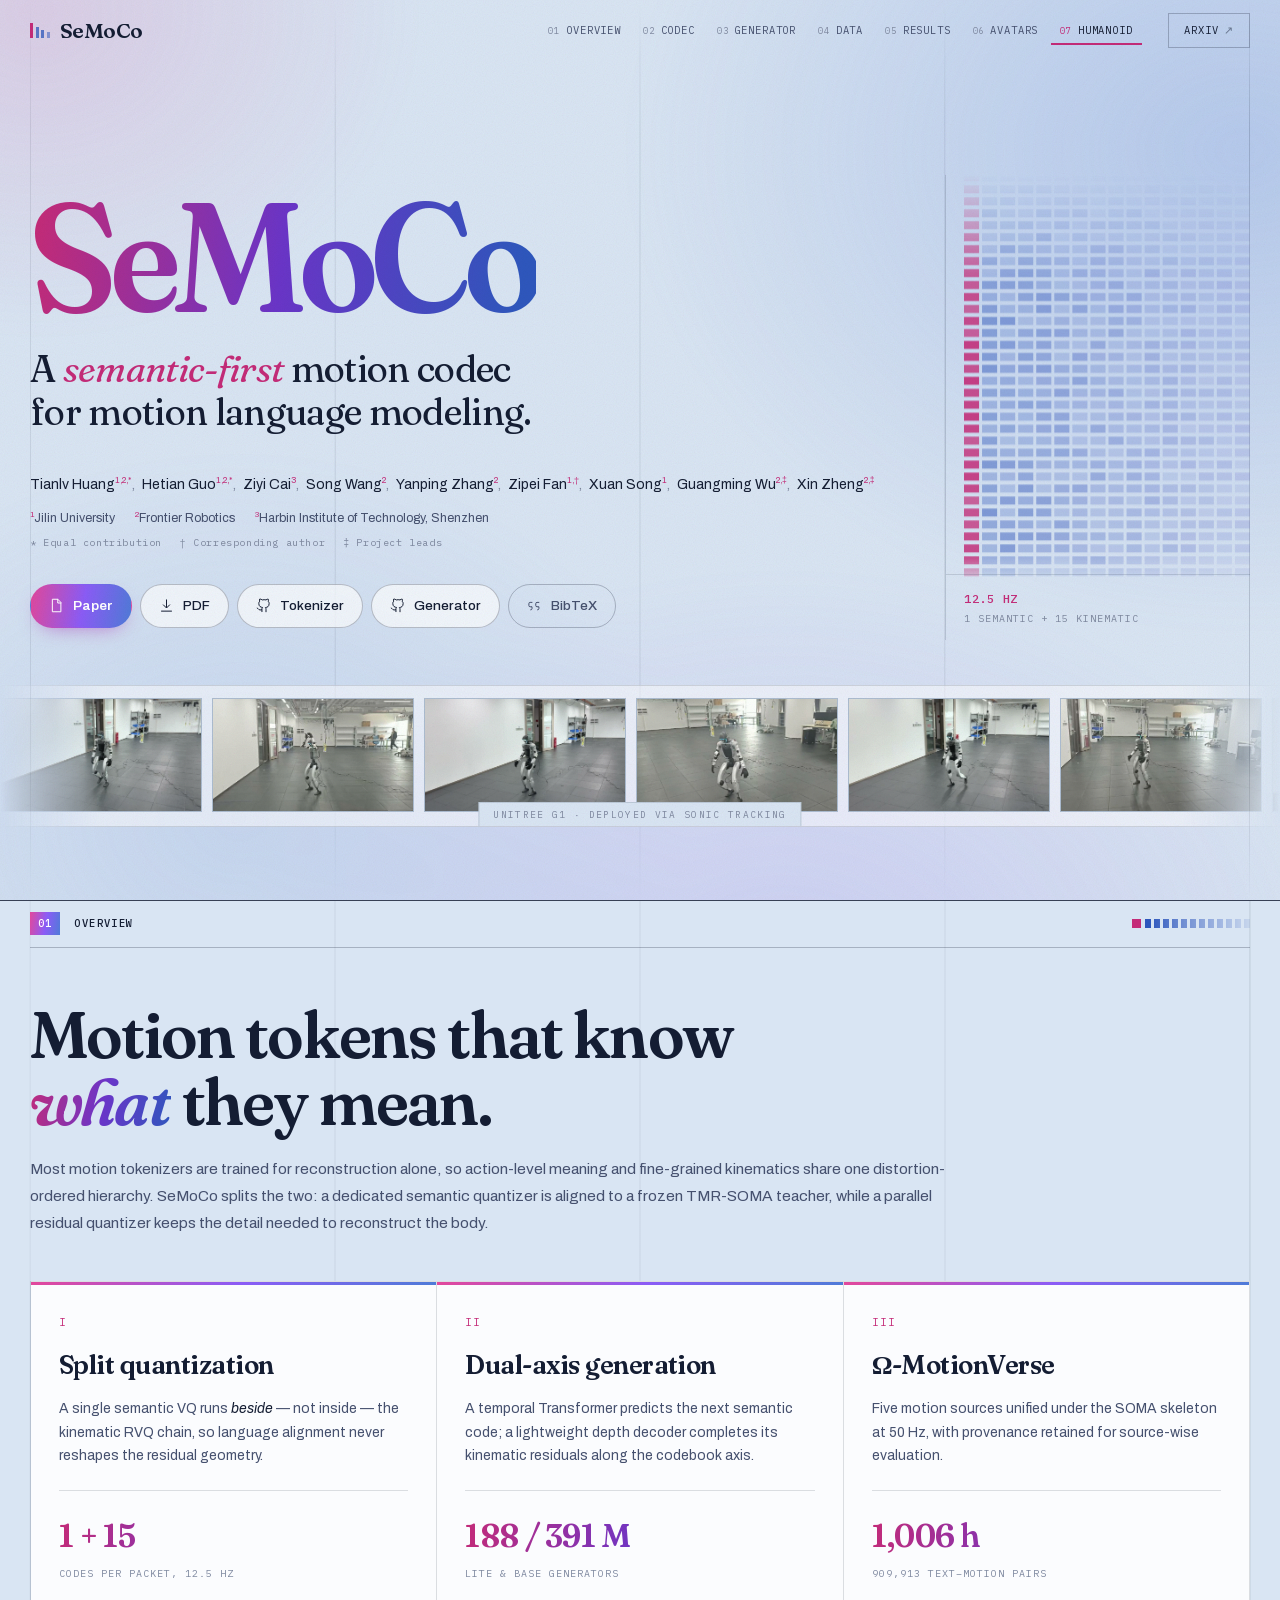
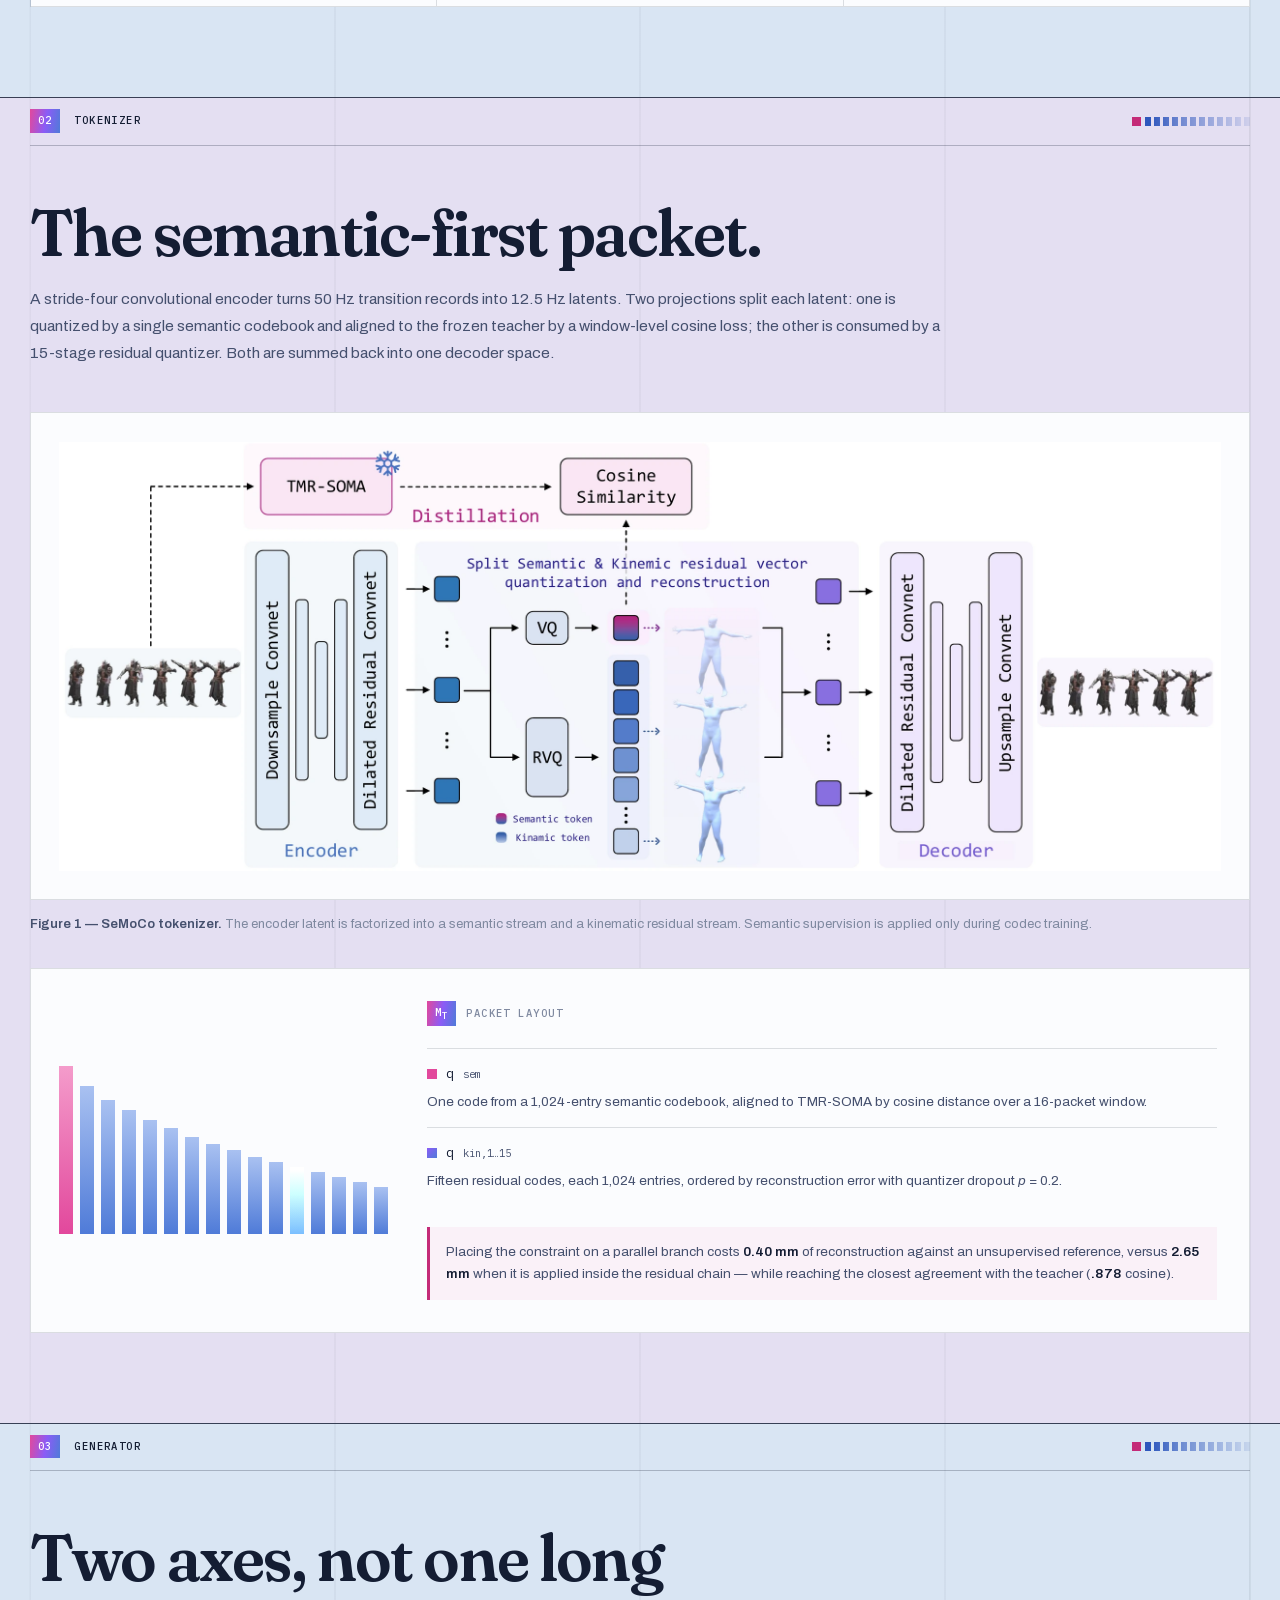
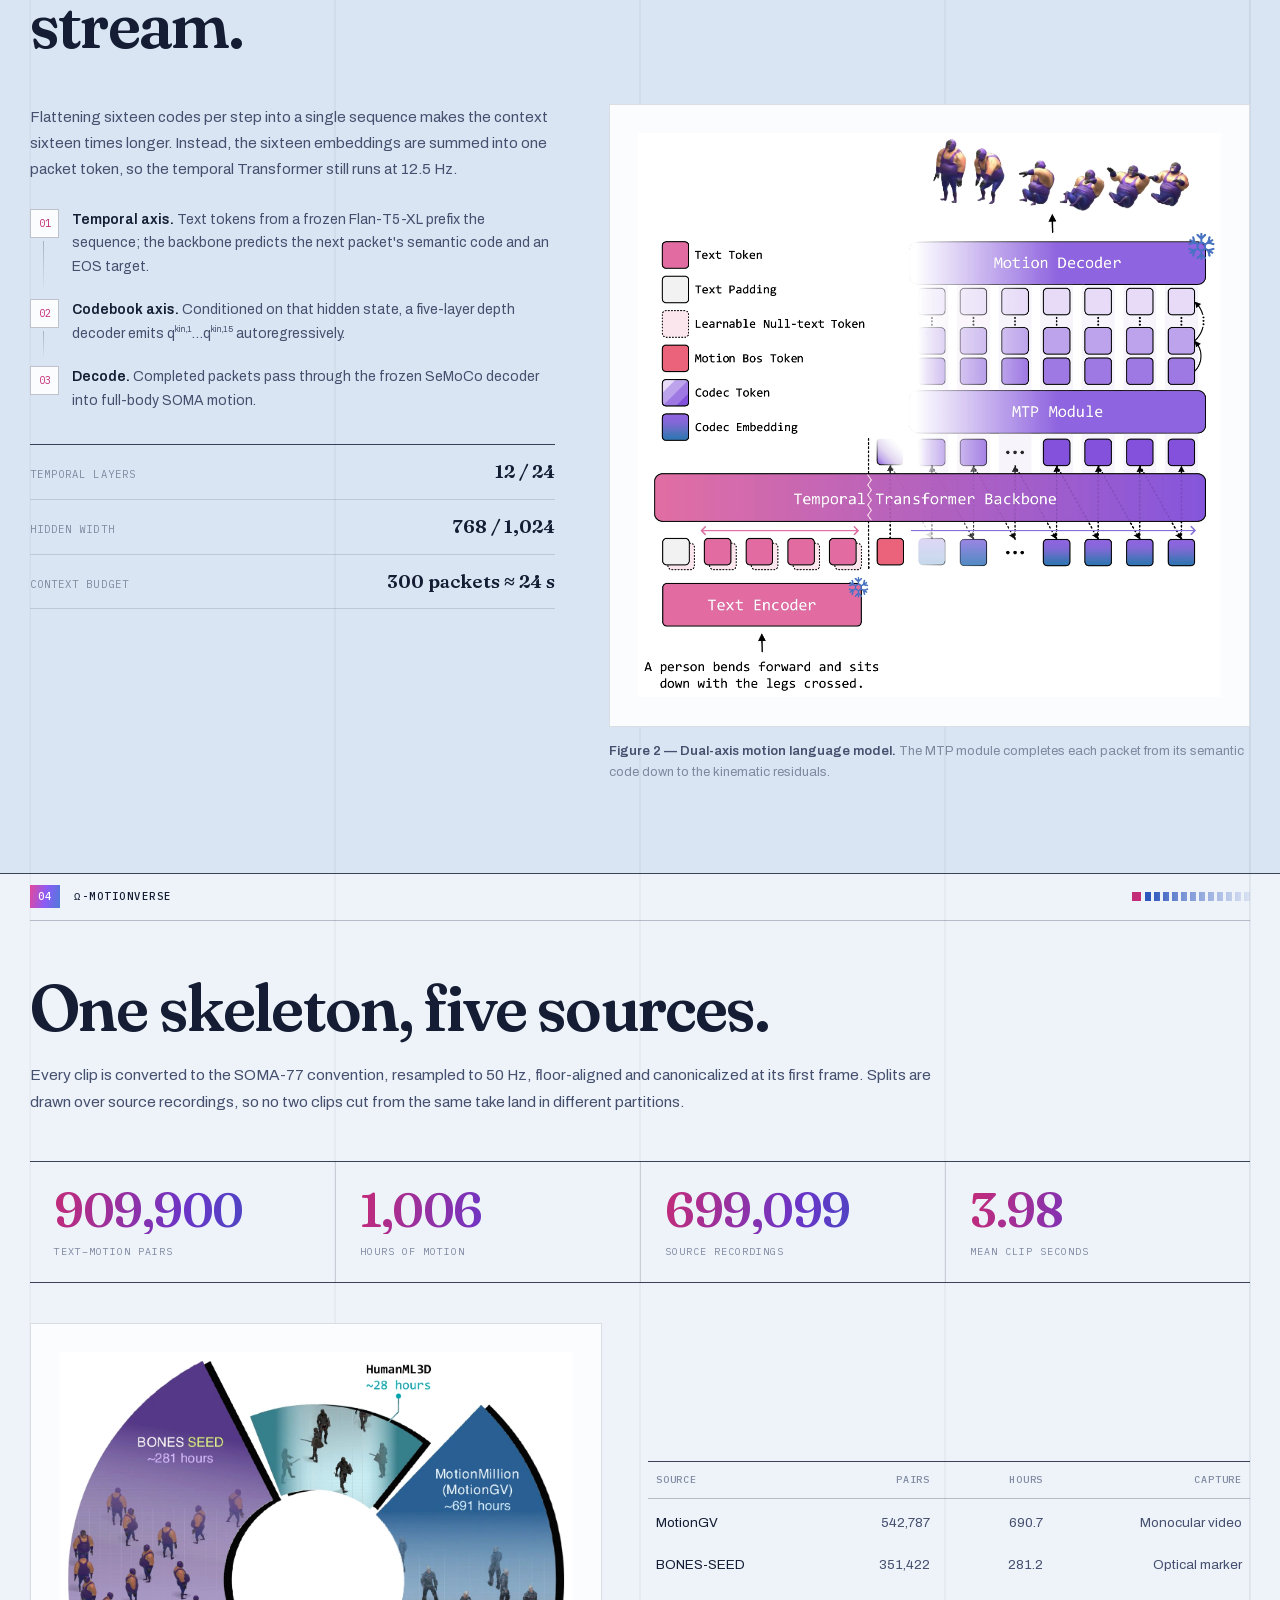
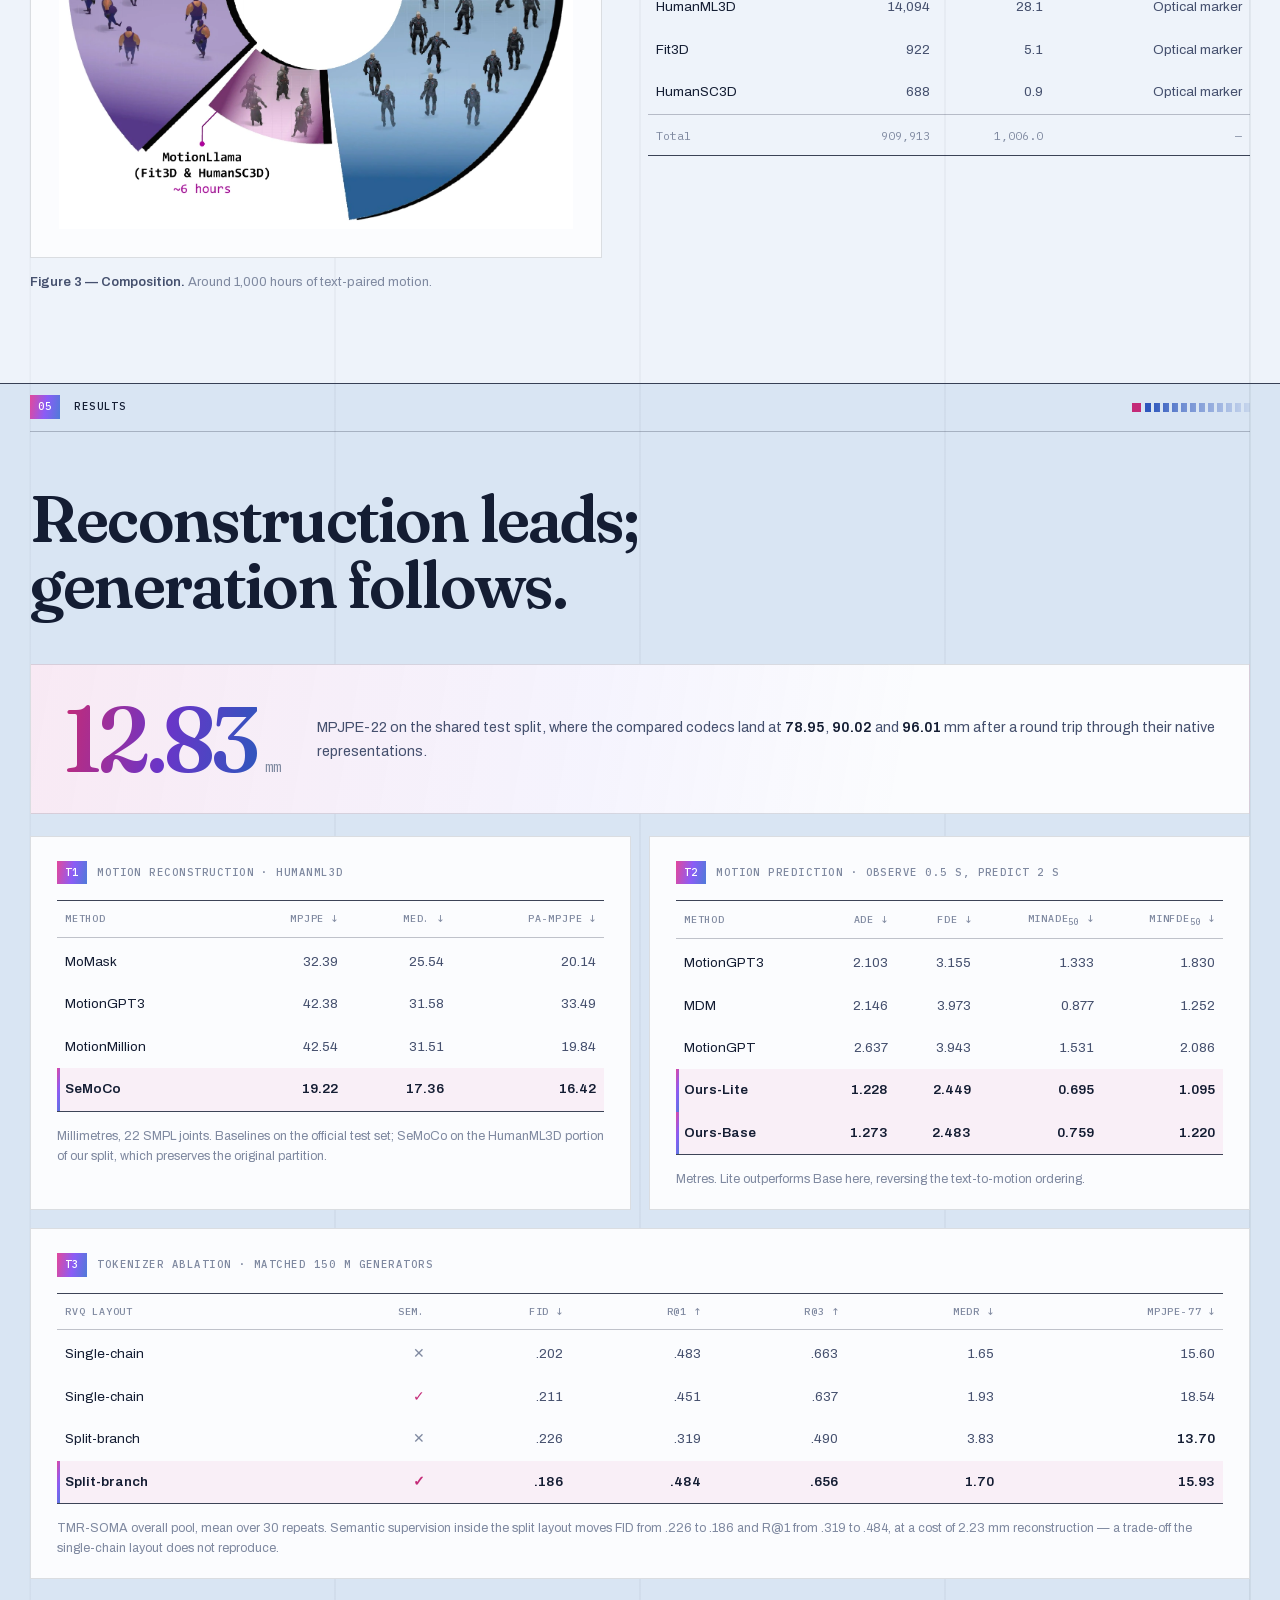
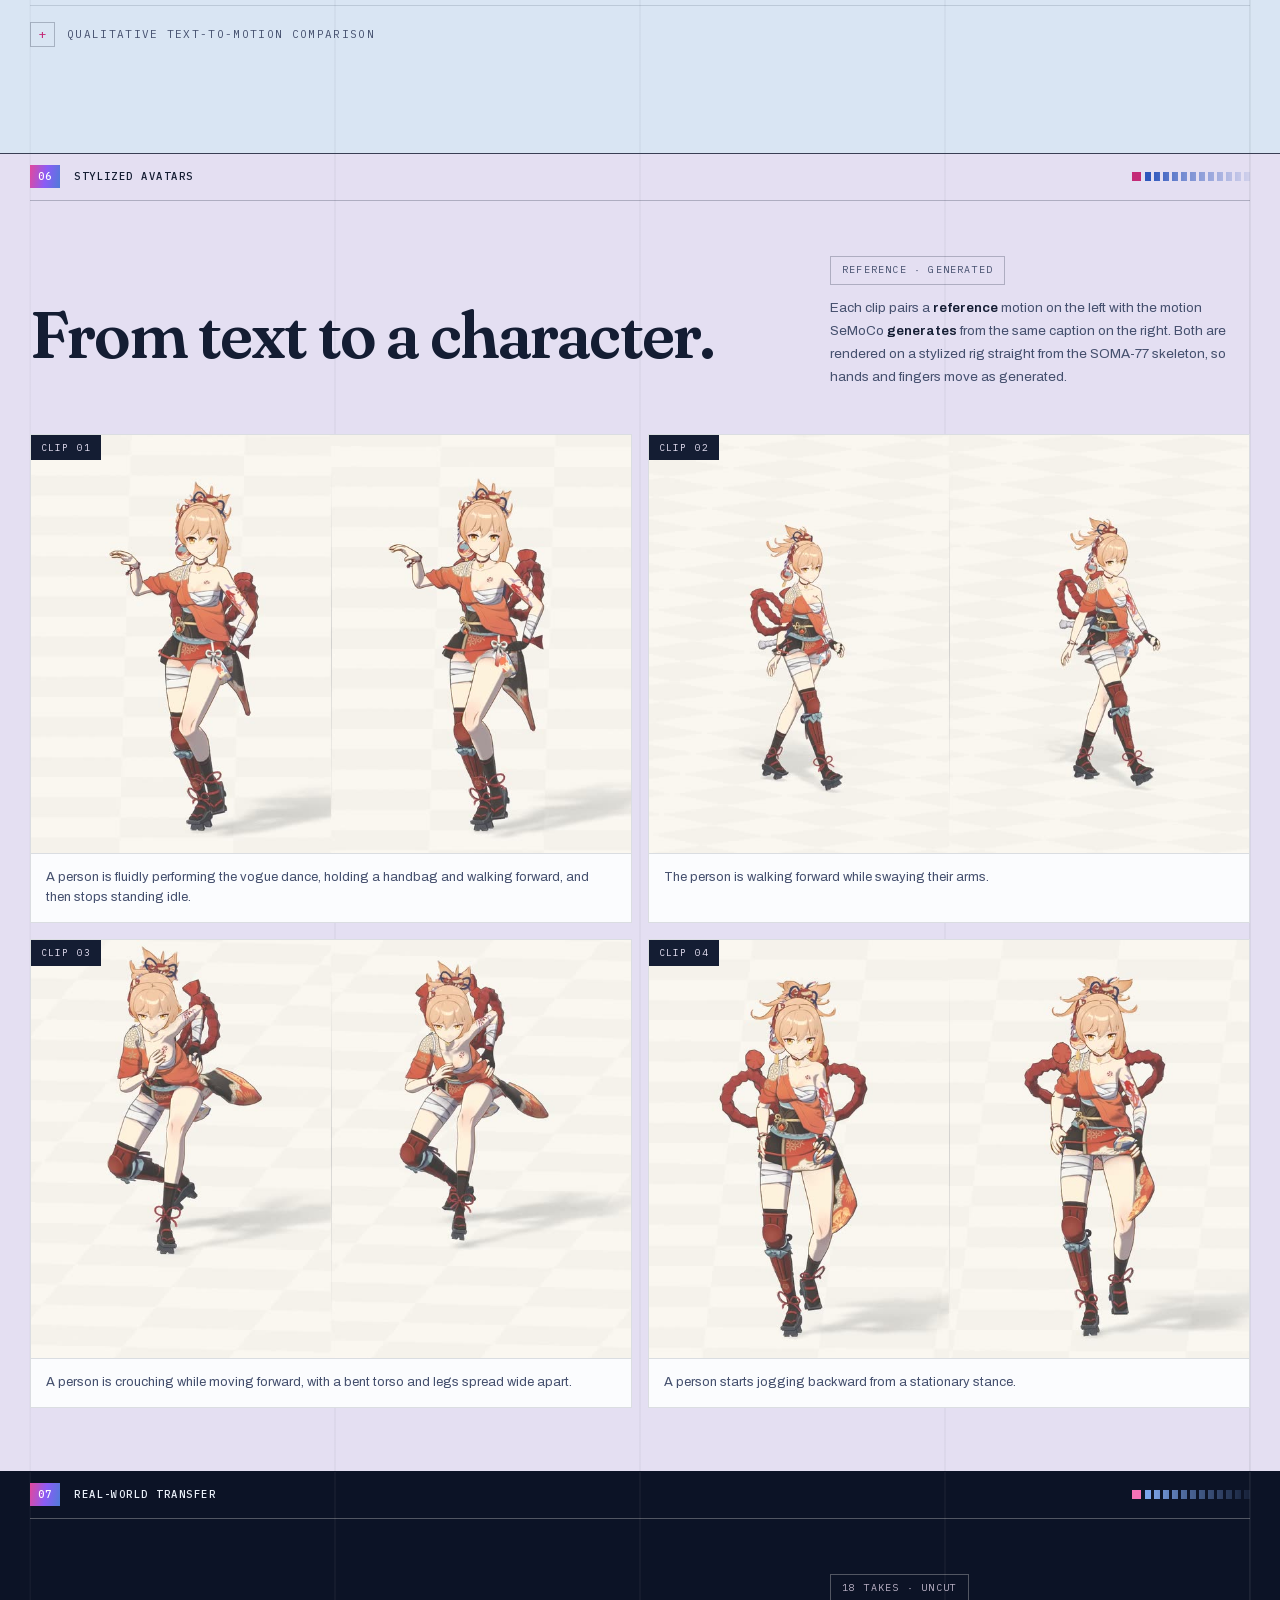
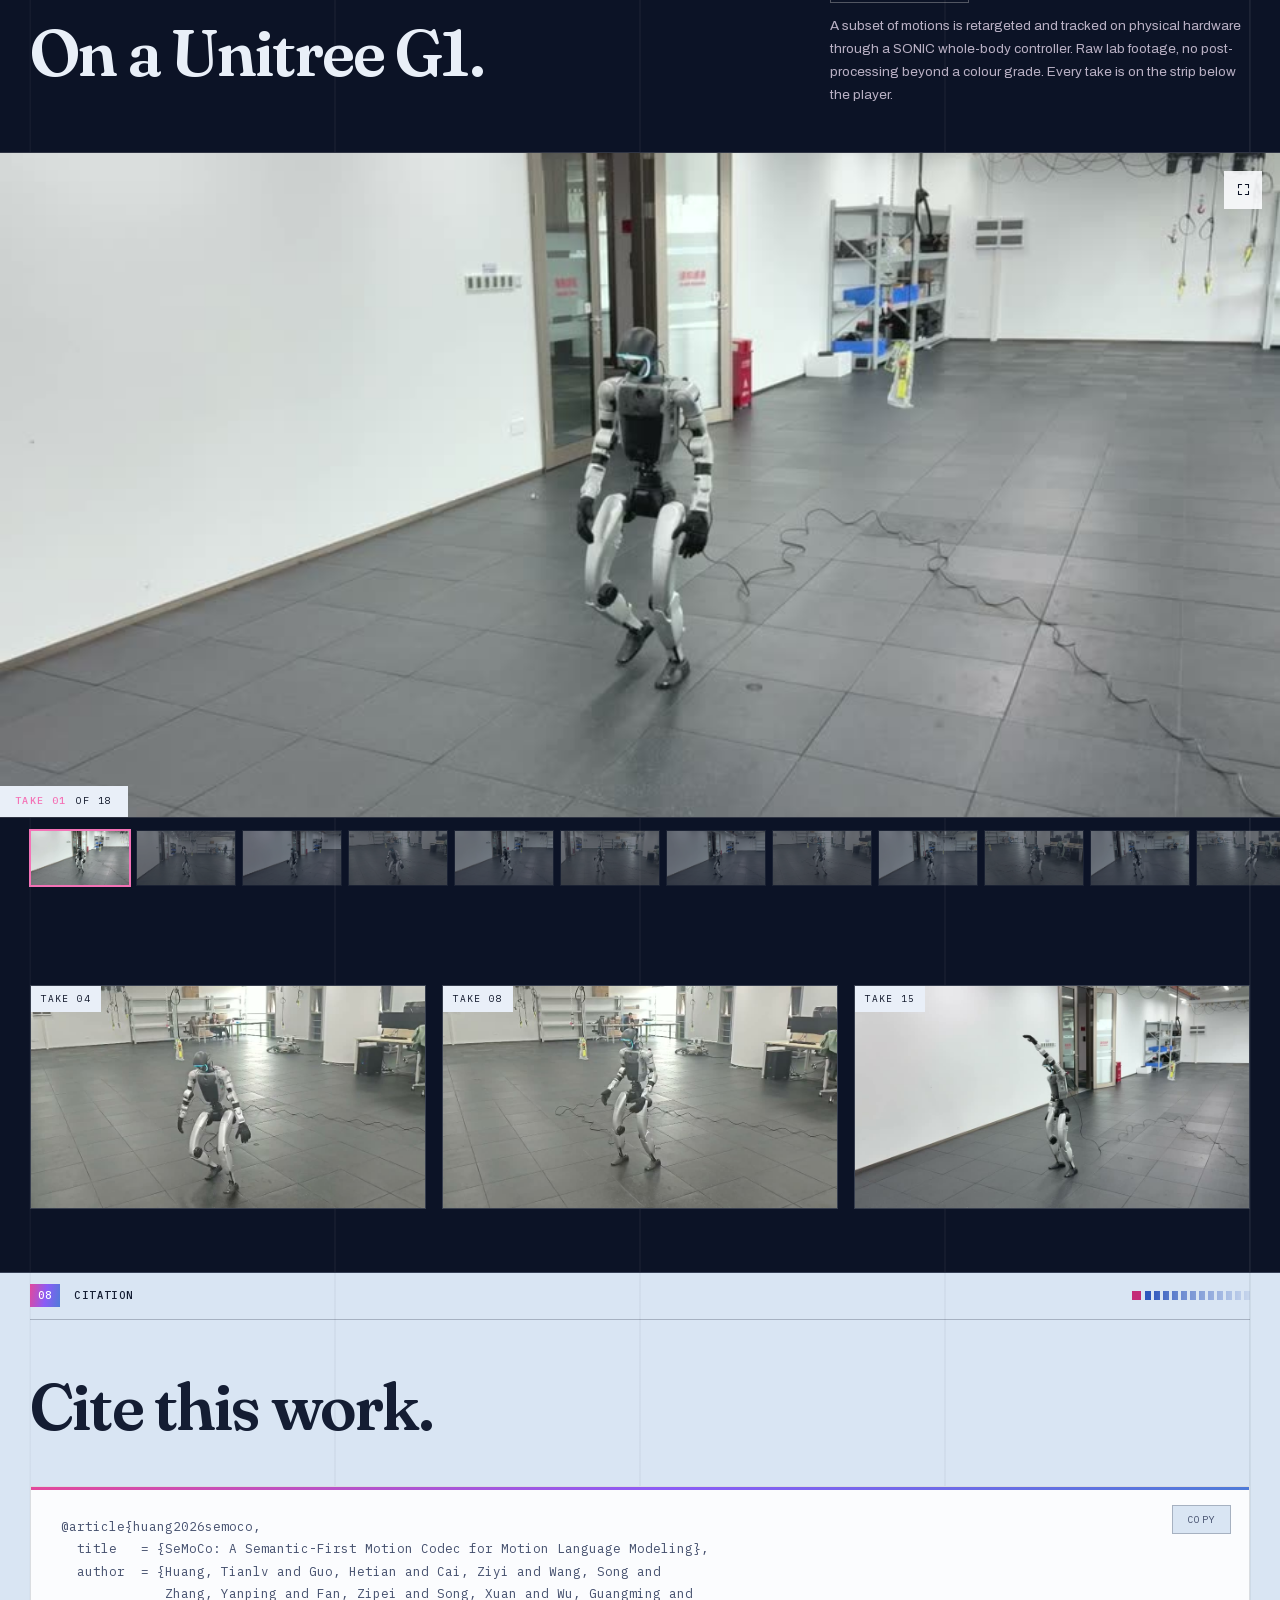
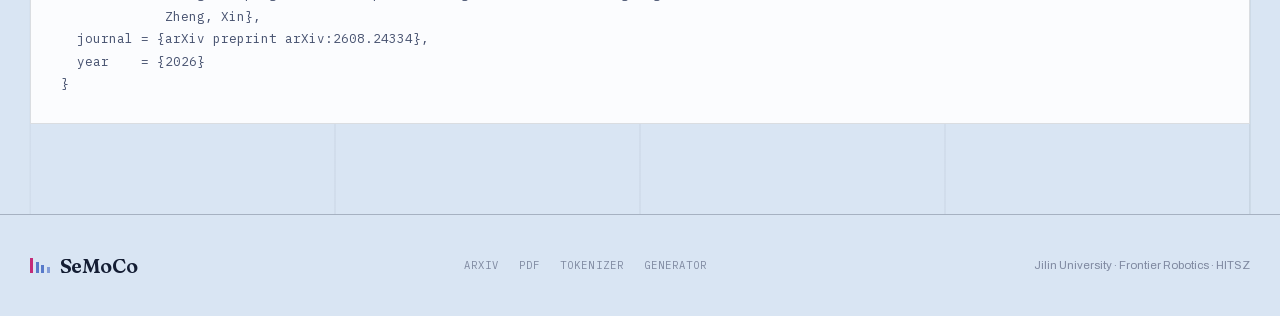
==== index.html @ 4d82cccf "SeMoCo project page Co-authored-by: Cursor <cursoragent@cursor.com>" ====
<!DOCTYPE html>
<html lang="en">
<head>
<meta charset="utf-8">
<meta name="viewport" content="width=device-width, initial-scale=1">
<title>SeMoCo · A Semantic-First Motion Codec for Motion Language Modeling</title>
<meta name="description" content="SeMoCo is a semantic-first motion codec that pairs a teacher-distilled semantic token with a kinematic residual hierarchy, together with a dual-axis motion language model and the 1,006-hour Ω-MotionVerse corpus.">
<meta property="og:title" content="SeMoCo · A Semantic-First Motion Codec">
<meta property="og:description" content="Each motion token carries one semantic code and a residual sequence of kinematic codes. A dual-axis generator models semantic progression across time and refines kinematics within each packet.">
<meta property="og:type" content="website">
<meta property="og:image" content="assets/figures/tokenizer.png">
<meta name="twitter:card" content="summary_large_image">
<link rel="icon" href="assets/favicon.svg" type="image/svg+xml">
<link rel="preload" href="assets/fonts/fraunces-latin-normal.woff2" as="font" type="font/woff2" crossorigin>
<link rel="preload" href="assets/fonts/archivo-latin-normal.woff2" as="font" type="font/woff2" crossorigin>
<link rel="stylesheet" href="assets/fonts/fonts.css">
<link rel="stylesheet" href="styles.css">
</head>
<body>

<div class="scroll-progress"><i></i></div>

<!-- ───────────────────────── nav ───────────────────────── -->
<header class="nav" id="nav">
  <a class="nav__mark" href="#top">
    <span class="packet packet--mini" aria-hidden="true"><i></i><i></i><i></i><i></i></span>
    <span>SeMoCo</span>
  </a>
  <nav class="nav__links">
    <a href="#overview"><i>01</i>Overview</a>
    <a href="#codec"><i>02</i>Codec</a>
    <a href="#generator"><i>03</i>Generator</a>
    <a href="#data"><i>04</i>Data</a>
    <a href="#results"><i>05</i>Results</a>
    <a href="#avatars"><i>06</i>Avatars</a>
    <a href="#humanoid"><i>07</i>Humanoid</a>
  </nav>
  <a class="nav__cta" href="https://arxiv.org/abs/2608.24334" target="_blank" rel="noopener">arXiv<span>↗</span></a>
  <button class="nav__burger" id="burger" aria-label="Menu" aria-expanded="false"><i></i><i></i></button>
</header>

<!-- ───────────────────────── hero ───────────────────────── -->
<main id="top">
<section class="hero">
  <div class="hero__wash" aria-hidden="true"></div>
  <div class="hero__grid" aria-hidden="true"></div>

  <div class="hero__main">
    <div class="hero__type">
      <h1 class="hero__title">SeMoCo</h1>

      <p class="hero__sub">
        A <em>semantic-first</em> motion codec<br>for motion language modeling.
      </p>

      <ul class="authors">
        <li><a href="#">Tianlv Huang</a><sup>1,2,*</sup></li>
        <li><a href="#">Hetian Guo</a><sup>1,2,*</sup></li>
        <li><a href="#">Ziyi Cai</a><sup>3</sup></li>
        <li><a href="#">Song Wang</a><sup>2</sup></li>
        <li><a href="#">Yanping Zhang</a><sup>2</sup></li>
        <li><a href="#">Zipei Fan</a><sup>1,†</sup></li>
        <li><a href="#">Xuan Song</a><sup>1</sup></li>
        <li><a href="#">Guangming Wu</a><sup>2,‡</sup></li>
        <li><a href="#">Xin Zheng</a><sup>2,‡</sup></li>
      </ul>
      <p class="affil">
        <span><sup>1</sup>Jilin University</span>
        <span><sup>2</sup>Frontier Robotics</span>
        <span><sup>3</sup>Harbin Institute of Technology, Shenzhen</span>
      </p>
      <p class="affil affil--note">
        <span>* Equal contribution</span>
        <span>† Corresponding author</span>
        <span>‡ Project leads</span>
      </p>

      <div class="cta">
        <a class="btn btn--primary" href="https://arxiv.org/abs/2608.24334" target="_blank" rel="noopener">
          <svg viewBox="0 0 24 24" aria-hidden="true"><path d="M6 2h8l5 5v15H6z"/><path d="M14 2v6h5"/></svg>
          Paper
        </a>
        <a class="btn" href="assets/paper/SeMoCo.pdf" target="_blank" rel="noopener">
          <svg viewBox="0 0 24 24" aria-hidden="true"><path d="M12 3v12"/><path d="M7 11l5 5 5-5"/><path d="M4 21h16"/></svg>
          PDF
        </a>
        <a class="btn" href="https://github.com/OMEGA-i/SeMoCo-Tokenizer" target="_blank" rel="noopener">
          <svg viewBox="0 0 24 24" aria-hidden="true"><path d="M9 19c-5 1.5-5-2.5-7-3m14 6v-4a3.5 3.5 0 0 0-1-2.7c3-.3 6-1.5 6-6.5a5 5 0 0 0-1.4-3.5 4.7 4.7 0 0 0-.1-3.5s-1.1-.3-3.5 1.3a12 12 0 0 0-6 0C7.1 1.3 6 1.6 6 1.6a4.7 4.7 0 0 0-.1 3.5A5 5 0 0 0 4.5 8.6c0 5 3 6.2 6 6.5a3.5 3.5 0 0 0-1 2.7v4"/></svg>
          Tokenizer
        </a>
        <a class="btn" href="https://github.com/OMEGA-i/SeMoCo-Generator" target="_blank" rel="noopener">
          <svg viewBox="0 0 24 24" aria-hidden="true"><path d="M9 19c-5 1.5-5-2.5-7-3m14 6v-4a3.5 3.5 0 0 0-1-2.7c3-.3 6-1.5 6-6.5a5 5 0 0 0-1.4-3.5 4.7 4.7 0 0 0-.1-3.5s-1.1-.3-3.5 1.3a12 12 0 0 0-6 0C7.1 1.3 6 1.6 6 1.6a4.7 4.7 0 0 0-.1 3.5A5 5 0 0 0 4.5 8.6c0 5 3 6.2 6 6.5a3.5 3.5 0 0 0-1 2.7v4"/></svg>
          Generator
        </a>
        <a class="btn btn--ghost" href="#cite">
          <svg viewBox="0 0 24 24" aria-hidden="true"><path d="M8 7H5a2 2 0 0 0-2 2v3a2 2 0 0 0 2 2h3v3a2 2 0 0 1-2 2"/><path d="M19 7h-3a2 2 0 0 0-2 2v3a2 2 0 0 0 2 2h3v3a2 2 0 0 1-2 2"/></svg>
          BibTeX
        </a>
      </div>
    </div>

    <aside class="hero__stream" aria-hidden="true">
      <canvas class="hero__canvas" id="tokenField"></canvas>
      <p class="hero__streamcap"><b>12.5 Hz</b><span>1 semantic + 15 kinematic</span></p>
    </aside>
  </div>

  <!-- film strip -->
  <div class="strip" id="strip" aria-label="Motion previews on a Unitree G1">
    <div class="strip__track" id="stripTrack"></div>
    <div class="strip__label"><span>Unitree&nbsp;G1 · deployed via SONIC tracking</span></div>
  </div>
</section>

<!-- ───────────────────────── overview ───────────────────────── -->
<section class="section" id="overview">
  <div class="band"><span class="band__no">01</span><span class="band__id">Overview</span><span class="band__mark" aria-hidden="true"></span></div>
  <div class="wrap">
    <header class="shead reveal">
      <h2>Motion tokens that know<br><em>what</em> they mean.</h2>
      <p class="lede">
        Most motion tokenizers are trained for reconstruction alone, so action-level meaning and
        fine-grained kinematics share one distortion-ordered hierarchy. SeMoCo splits the two:
        a dedicated semantic quantizer is aligned to a frozen TMR-SOMA teacher, while a parallel
        residual quantizer keeps the detail needed to reconstruct the body.
      </p>
    </header>

    <div class="pillars">
      <article class="pillar reveal" style="--d:0ms">
        <span class="pillar__idx">i</span>
        <h3>Split quantization</h3>
        <p>A single semantic VQ runs <em>beside</em> — not inside — the kinematic RVQ chain, so
          language alignment never reshapes the residual geometry.</p>
        <p class="pillar__stat"><b>1 + 15</b><span>codes per packet, 12.5 Hz</span></p>
      </article>
      <article class="pillar reveal" style="--d:90ms">
        <span class="pillar__idx">ii</span>
        <h3>Dual-axis generation</h3>
        <p>A temporal Transformer predicts the next semantic code; a lightweight depth decoder
          completes its kinematic residuals along the codebook axis.</p>
        <p class="pillar__stat"><b>188 / 391 M</b><span>Lite &amp; Base generators</span></p>
      </article>
      <article class="pillar reveal" style="--d:180ms">
        <span class="pillar__idx">iii</span>
        <h3>Ω-MotionVerse</h3>
        <p>Five motion sources unified under the SOMA skeleton at 50 Hz, with provenance retained
          for source-wise evaluation.</p>
        <p class="pillar__stat"><b>1,006 h</b><span>909,913 text–motion pairs</span></p>
      </article>
    </div>
  </div>
</section>

<!-- ───────────────────────── codec ───────────────────────── -->
<section class="section section--tint-a" id="codec">
  <div class="band"><span class="band__no">02</span><span class="band__id">Tokenizer</span><span class="band__mark" aria-hidden="true"></span></div>
  <div class="wrap">
    <header class="shead reveal">
      <h2>The semantic-first packet.</h2>
      <p class="lede">
        A stride-four convolutional encoder turns 50 Hz transition records into 12.5 Hz latents.
        Two projections split each latent: one is quantized by a single semantic codebook and
        aligned to the frozen teacher by a window-level cosine loss; the other is consumed by a
        15-stage residual quantizer. Both are summed back into one decoder space.
      </p>
    </header>

    <figure class="figure figure--wide reveal">
      <a class="figure__zoom" href="assets/figures/tokenizer.png" data-zoom data-cap="Figure 1 — SeMoCo tokenizer.">
        <picture>
          <source srcset="assets/figures/tokenizer.webp" type="image/webp">
          <img src="assets/figures/tokenizer.png" alt="SeMoCo tokenizer architecture: encoder, split semantic VQ and kinematic RVQ, TMR-SOMA distillation, decoder." loading="lazy" width="2400" height="888">
        </picture>
        <span class="figure__hint">Click to enlarge</span>
      </a>
      <figcaption>
        <b>Figure 1 — SeMoCo tokenizer.</b> The encoder latent is factorized into a semantic stream
        and a kinematic residual stream. Semantic supervision is applied only during codec training.
      </figcaption>
    </figure>

    <div class="packet-demo reveal">
      <div class="packet-demo__viz">
        <div class="packet" id="packetViz" aria-hidden="true"></div>
      </div>
      <div class="packet-demo__text">
        <p class="eyebrow"><i>m<sub>t</sub></i> packet layout</p>
        <dl class="deflist">
          <div><dt><span class="swatch swatch--sem"></span>q<sup>sem</sup></dt>
            <dd>One code from a 1,024-entry semantic codebook, aligned to TMR-SOMA by cosine distance over a 16-packet window.</dd></div>
          <div><dt><span class="swatch swatch--kin"></span>q<sup>kin,1…15</sup></dt>
            <dd>Fifteen residual codes, each 1,024 entries, ordered by reconstruction error with quantizer dropout <i>p</i>&nbsp;=&nbsp;0.2.</dd></div>
        </dl>
        <p class="note">
          Placing the constraint on a parallel branch costs <b>0.40 mm</b> of reconstruction against an
          unsupervised reference, versus <b>2.65 mm</b> when it is applied inside the residual chain —
          while reaching the closest agreement with the teacher (<b>.878</b> cosine).
        </p>
      </div>
    </div>
  </div>
</section>

<!-- ───────────────────────── generator ───────────────────────── -->
<section class="section" id="generator">
  <div class="band"><span class="band__no">03</span><span class="band__id">Generator</span><span class="band__mark" aria-hidden="true"></span></div>
  <div class="wrap">
    <header class="shead reveal">
      <h2>Two axes, not one long stream.</h2>
    </header>

    <div class="split">
      <div class="split__text reveal">
        <p class="lede lede--tight">
          Flattening sixteen codes per step into a single sequence makes the context sixteen times
          longer. Instead, the sixteen embeddings are summed into one packet token, so the temporal
          Transformer still runs at 12.5 Hz.
        </p>
        <ol class="steps">
          <li><b>Temporal axis.</b> Text tokens from a frozen Flan-T5-XL prefix the sequence; the
            backbone predicts the next packet's semantic code and an EOS target.</li>
          <li><b>Codebook axis.</b> Conditioned on that hidden state, a five-layer depth decoder
            emits q<sup>kin,1</sup>…q<sup>kin,15</sup> autoregressively.</li>
          <li><b>Decode.</b> Completed packets pass through the frozen SeMoCo decoder into
            full-body SOMA motion.</li>
        </ol>
        <div class="minitable">
          <div><span>Temporal layers</span><b>12 / 24</b></div>
          <div><span>Hidden width</span><b>768 / 1,024</b></div>
          <div><span>Context budget</span><b>300 packets ≈ 24 s</b></div>
        </div>
      </div>

      <figure class="figure figure--tall reveal">
        <a class="figure__zoom" href="assets/figures/generator.png" data-zoom data-cap="Figure 2 — Dual-axis motion language model.">
          <picture>
            <source srcset="assets/figures/generator.webp" type="image/webp">
            <img src="assets/figures/generator.png" alt="Dual-axis motion language model: text encoder, temporal Transformer backbone, MTP module and motion decoder." loading="lazy" width="2207" height="2138">
          </picture>
          <span class="figure__hint">Click to enlarge</span>
        </a>
        <figcaption>
          <b>Figure 2 — Dual-axis motion language model.</b> The MTP module completes each packet
          from its semantic code down to the kinematic residuals.
        </figcaption>
      </figure>
    </div>
  </div>
</section>

<!-- ───────────────────────── data ───────────────────────── -->
<section class="section section--tint-b" id="data">
  <div class="band"><span class="band__no">04</span><span class="band__id">Ω-MotionVerse</span><span class="band__mark" aria-hidden="true"></span></div>
  <div class="wrap">
    <header class="shead reveal">
      <h2>One skeleton, five sources.</h2>
      <p class="lede">
        Every clip is converted to the SOMA-77 convention, resampled to 50 Hz, floor-aligned and
        canonicalized at its first frame. Splits are drawn over source recordings, so no two clips
        cut from the same take land in different partitions.
      </p>
    </header>

    <div class="stats reveal">
      <div class="stat"><b data-count="909913" data-fmt="int">0</b><span>text–motion pairs</span></div>
      <div class="stat"><b data-count="1006" data-fmt="int">0</b><span>hours of motion</span></div>
      <div class="stat"><b data-count="699152" data-fmt="int">0</b><span>source recordings</span></div>
      <div class="stat"><b data-count="3.98" data-fmt="dec">0</b><span>mean clip seconds</span></div>
    </div>

    <div class="data-grid">
      <figure class="figure reveal">
        <a class="figure__zoom" href="assets/figures/dataset.png" data-zoom data-cap="Figure 3 — Ω-MotionVerse composition.">
          <picture>
            <source srcset="assets/figures/dataset.webp" type="image/webp">
            <img src="assets/figures/dataset.png" alt="Composition of the Ω-MotionVerse corpus by source group and duration." loading="lazy" width="1395" height="1295">
          </picture>
          <span class="figure__hint">Click to enlarge</span>
        </a>
        <figcaption><b>Figure 3 — Composition.</b> Around 1,000 hours of text-paired motion.</figcaption>
      </figure>

      <div class="sources reveal">
        <table class="tbl tbl--bare">
          <thead><tr><th>Source</th><th>Pairs</th><th>Hours</th><th>Capture</th></tr></thead>
          <tbody>
            <tr><td>MotionGV</td><td>542,787</td><td>690.7</td><td>Monocular video</td></tr>
            <tr><td>BONES-SEED</td><td>351,422</td><td>281.2</td><td>Optical marker</td></tr>
            <tr><td>HumanML3D</td><td>14,094</td><td>28.1</td><td>Optical marker</td></tr>
            <tr><td>Fit3D</td><td>922</td><td>5.1</td><td>Optical marker</td></tr>
            <tr><td>HumanSC3D</td><td>688</td><td>0.9</td><td>Optical marker</td></tr>
          </tbody>
          <tfoot><tr><td>Total</td><td>909,913</td><td>1,006.0</td><td>—</td></tr></tfoot>
        </table>
      </div>
    </div>
  </div>
</section>

<!-- ───────────────────────── results ───────────────────────── -->
<section class="section" id="results">
  <div class="band"><span class="band__no">05</span><span class="band__id">Results</span><span class="band__mark" aria-hidden="true"></span></div>
  <div class="wrap">
    <header class="shead reveal">
      <h2>Reconstruction leads;<br>generation follows.</h2>
    </header>

    <div class="headline reveal">
      <div class="headline__num"><b>12.83</b><i>mm</i></div>
      <p>MPJPE-22 on the shared test split, where the compared codecs land at
        <b>78.95</b>, <b>90.02</b> and <b>96.01</b> mm after a round trip through their native
        representations.</p>
    </div>

    <div class="tables">
      <div class="tcard reveal">
        <p class="eyebrow"><i>T1</i> Motion reconstruction · HumanML3D</p>
        <table class="tbl">
          <thead><tr><th>Method</th><th>MPJPE ↓</th><th>Med. ↓</th><th>PA-MPJPE ↓</th></tr></thead>
          <tbody>
            <tr><td>MoMask</td><td>32.39</td><td>25.54</td><td>20.14</td></tr>
            <tr><td>MotionGPT3</td><td>42.38</td><td>31.58</td><td>33.49</td></tr>
            <tr><td>MotionMillion</td><td>42.54</td><td>31.51</td><td>19.84</td></tr>
            <tr class="is-ours"><td>SeMoCo</td><td>19.22</td><td>17.36</td><td>16.42</td></tr>
          </tbody>
        </table>
        <p class="tnote">Millimetres, 22 SMPL joints. Baselines on the official test set; SeMoCo on the HumanML3D portion of our split, which preserves the original partition.</p>
      </div>

      <div class="tcard reveal">
        <p class="eyebrow"><i>T2</i> Motion prediction · observe 0.5 s, predict 2 s</p>
        <table class="tbl">
          <thead><tr><th>Method</th><th>ADE ↓</th><th>FDE ↓</th><th>minADE<sub>50</sub> ↓</th><th>minFDE<sub>50</sub> ↓</th></tr></thead>
          <tbody>
            <tr><td>MotionGPT3</td><td>2.103</td><td>3.155</td><td>1.333</td><td>1.830</td></tr>
            <tr><td>MDM</td><td>2.146</td><td>3.973</td><td>0.877</td><td>1.252</td></tr>
            <tr><td>MotionGPT</td><td>2.637</td><td>3.943</td><td>1.531</td><td>2.086</td></tr>
            <tr class="is-ours"><td>Ours-Lite</td><td>1.228</td><td>2.449</td><td>0.695</td><td>1.095</td></tr>
            <tr class="is-ours"><td>Ours-Base</td><td>1.273</td><td>2.483</td><td>0.759</td><td>1.220</td></tr>
          </tbody>
        </table>
        <p class="tnote">Metres. Lite outperforms Base here, reversing the text-to-motion ordering.</p>
      </div>

      <div class="tcard tcard--wide reveal">
        <p class="eyebrow"><i>T3</i> Tokenizer ablation · matched 150 M generators</p>
        <table class="tbl">
          <thead><tr><th>RVQ layout</th><th>Sem.</th><th>FID ↓</th><th>R@1 ↑</th><th>R@3 ↑</th><th>MedR ↓</th><th>MPJPE-77 ↓</th></tr></thead>
          <tbody>
            <tr><td>Single-chain</td><td class="c-no">✕</td><td>.202</td><td>.483</td><td>.663</td><td>1.65</td><td>15.60</td></tr>
            <tr><td>Single-chain</td><td class="c-yes">✓</td><td>.211</td><td>.451</td><td>.637</td><td>1.93</td><td>18.54</td></tr>
            <tr><td>Split-branch</td><td class="c-no">✕</td><td>.226</td><td>.319</td><td>.490</td><td>3.83</td><td><b>13.70</b></td></tr>
            <tr class="is-ours"><td>Split-branch</td><td class="c-yes">✓</td><td><b>.186</b></td><td><b>.484</b></td><td>.656</td><td>1.70</td><td>15.93</td></tr>
          </tbody>
        </table>
        <p class="tnote">TMR-SOMA overall pool, mean over 30 repeats. Semantic supervision inside the split layout moves FID from .226 to .186 and R@1 from .319 to .484, at a cost of 2.23 mm reconstruction — a trade-off the single-chain layout does not reproduce.</p>
      </div>
    </div>

    <details class="more reveal">
      <summary><span>Qualitative text-to-motion comparison</span></summary>
      <figure class="figure figure--flat">
        <a class="figure__zoom" href="assets/figures/qualitative.png" data-zoom data-cap="Figure 4 — Qualitative text-to-motion comparison.">
          <picture>
            <source srcset="assets/figures/qualitative.webp" type="image/webp">
            <img src="assets/figures/qualitative.png" alt="Generated motion from HY-Motion, Kimodo and Ours-Base for three text prompts." loading="lazy" width="2400" height="683">
          </picture>
          <span class="figure__hint">Click to enlarge</span>
        </a>
        <figcaption><b>Figure 4.</b> HY-Motion, Kimodo and Ours-Base at matched timestamps for three prompts.</figcaption>
      </figure>
    </details>
  </div>
</section>

<!-- ───────────────────────── avatars ───────────────────────── -->
<section class="section section--tint-a section--gallery" id="avatars">
  <div class="band"><span class="band__no">06</span><span class="band__id">Stylized avatars</span><span class="band__mark" aria-hidden="true"></span></div>
  <div class="wrap">
    <header class="shead shead--row reveal">
      <div>
        <h2>From text to a character.</h2>
      </div>
      <div class="shead__aside">
        <span class="tag">Reference · Generated</span>
        <p>Each clip pairs a <b>reference</b> motion on the left with the motion SeMoCo
          <b>generates</b> from the same caption on the right. Both are rendered on a stylized
          rig straight from the SOMA-77 skeleton, so hands and fingers move as generated.</p>
      </div>
    </header>

    <div class="vgrid vgrid--probe" id="probeGrid"></div>
  </div>
</section>

<!-- ───────────────────────── humanoid ───────────────────────── -->
<section class="section section--ink section--gallery" id="humanoid">
  <div class="band"><span class="band__no">07</span><span class="band__id">Real-world transfer</span><span class="band__mark" aria-hidden="true"></span></div>
  <div class="wrap">
    <header class="shead shead--row reveal">
      <div>
        <h2>On a Unitree G1.</h2>
      </div>
      <div class="shead__aside">
        <span class="tag">18 takes · uncut</span>
        <p>A subset of motions is retargeted and tracked on physical hardware through a
          SONIC whole-body controller. Raw lab footage, no post-processing beyond a colour grade.
          Every take is on the strip below the player.</p>
      </div>
    </header>
  </div>

  <div class="feature reveal">
    <div class="feature__player">
      <video id="featureVideo" muted loop playsinline preload="none"
             poster="assets/poster/g1-01.jpg"></video>
      <div class="feature__now" id="featureNow"><b>Take 01</b><span>of 18</span></div>
      <button class="feature__expand" data-expand aria-label="Open fullscreen">
        <svg viewBox="0 0 24 24"><path d="M4 9V4h5M20 15v5h-5M20 9V4h-5M4 15v5h5"/></svg>
      </button>
    </div>
    <div class="feature__rail" id="featureRail"></div>
  </div>

  <div class="wrap">
    <p class="eyebrow eyebrow--sub reveal"><i>↓</i> Three takes, side by side</p>
    <div class="vgrid vgrid--g1" id="g1Grid"></div>
  </div>
</section>

<!-- ───────────────────────── cite ───────────────────────── -->
<section class="section" id="cite">
  <div class="band"><span class="band__no">08</span><span class="band__id">Citation</span><span class="band__mark" aria-hidden="true"></span></div>
  <div class="wrap">
    <header class="shead reveal">
      <h2>Cite this work.</h2>
    </header>
    <div class="bib reveal">
      <button class="bib__copy" id="bibCopy">Copy</button>
      <pre id="bibText">@article{huang2026semoco,
  title   = {SeMoCo: A Semantic-First Motion Codec for Motion Language Modeling},
  author  = {Huang, Tianlv and Guo, Hetian and Cai, Ziyi and Wang, Song and
             Zhang, Yanping and Fan, Zipei and Song, Xuan and Wu, Guangming and
             Zheng, Xin},
  journal = {arXiv preprint arXiv:2608.24334},
  year    = {2026}
}</pre>
    </div>
  </div>
</section>
</main>

<footer class="foot">
  <div class="wrap foot__in">
    <div class="foot__mark">
      <span class="packet packet--mini" aria-hidden="true"><i></i><i></i><i></i><i></i></span>
      <span>SeMoCo</span>
    </div>
    <nav class="foot__links">
      <a href="https://arxiv.org/abs/2608.24334" target="_blank" rel="noopener">arXiv</a>
      <a href="assets/paper/SeMoCo.pdf" target="_blank" rel="noopener">PDF</a>
      <a href="https://github.com/OMEGA-i/SeMoCo-Tokenizer" target="_blank" rel="noopener">Tokenizer</a>
      <a href="https://github.com/OMEGA-i/SeMoCo-Generator" target="_blank" rel="noopener">Generator</a>
    </nav>
    <p class="foot__note">Jilin University · Frontier Robotics · HITSZ</p>
  </div>
</footer>

<!-- ───────────────────────── lightbox ───────────────────────── -->
<div class="lb" id="lb" role="dialog" aria-modal="true" aria-hidden="true">
  <button class="lb__close" data-lb-close aria-label="Close">✕</button>
  <button class="lb__nav lb__nav--prev" data-lb-prev aria-label="Previous">‹</button>
  <button class="lb__nav lb__nav--next" data-lb-next aria-label="Next">›</button>
  <div class="lb__stage" id="lbStage"></div>
  <p class="lb__cap" id="lbCap"></p>
</div>

<script src="main.js"></script>
</body>
</html>
---- assets/fonts/fonts.css ----
/* Self-hosted so the page renders identically without reaching any font CDN.
   latin-ext faces carry a unicode-range the page never uses, so they cost
   nothing until a reader pastes an accented character in. */

@font-face {
  font-family: "Fraunces";
  font-style: normal;
  font-weight: 300 900;
  font-display: swap;
  src: url("fraunces-latin-normal.woff2") format("woff2");
  unicode-range: U+0000-00FF, U+0131, U+0152-0153, U+02BB-02BC, U+02C6, U+02DA,
    U+02DC, U+0304, U+0308, U+0329, U+2000-206F, U+20AC, U+2122, U+2191, U+2193,
    U+2212, U+2215, U+FEFF, U+FFFD;
}
@font-face {
  font-family: "Fraunces";
  font-style: normal;
  font-weight: 300 900;
  font-display: swap;
  src: url("fraunces-latin-ext-normal.woff2") format("woff2");
  unicode-range: U+0100-02BA, U+02BD-02C5, U+02C7-02CC, U+02CE-02D7, U+02DD-02FF,
    U+0304, U+0308, U+0329, U+1D00-1DBF, U+1E00-1E9F, U+1EF2-1EFF, U+2020,
    U+20A0-20AB, U+20AD-20C0, U+2113, U+2C60-2C7F, U+A720-A7FF;
}
@font-face {
  font-family: "Fraunces";
  font-style: italic;
  font-weight: 300 900;
  font-display: swap;
  src: url("fraunces-latin-italic.woff2") format("woff2");
  unicode-range: U+0000-00FF, U+0131, U+0152-0153, U+02BB-02BC, U+02C6, U+02DA,
    U+02DC, U+0304, U+0308, U+0329, U+2000-206F, U+20AC, U+2122, U+2191, U+2193,
    U+2212, U+2215, U+FEFF, U+FFFD;
}
@font-face {
  font-family: "Fraunces";
  font-style: italic;
  font-weight: 300 900;
  font-display: swap;
  src: url("fraunces-latin-ext-italic.woff2") format("woff2");
  unicode-range: U+0100-02BA, U+02BD-02C5, U+02C7-02CC, U+02CE-02D7, U+02DD-02FF,
    U+0304, U+0308, U+0329, U+1D00-1DBF, U+1E00-1E9F, U+1EF2-1EFF, U+2020,
    U+20A0-20AB, U+20AD-20C0, U+2113, U+2C60-2C7F, U+A720-A7FF;
}

@font-face {
  font-family: "Archivo";
  font-style: normal;
  font-weight: 300 700;
  font-display: swap;
  src: url("archivo-latin-normal.woff2") format("woff2");
  unicode-range: U+0000-00FF, U+0131, U+0152-0153, U+02BB-02BC, U+02C6, U+02DA,
    U+02DC, U+0304, U+0308, U+0329, U+2000-206F, U+20AC, U+2122, U+2191, U+2193,
    U+2212, U+2215, U+FEFF, U+FFFD;
}
@font-face {
  font-family: "Archivo";
  font-style: normal;
  font-weight: 300 700;
  font-display: swap;
  src: url("archivo-latin-ext-normal.woff2") format("woff2");
  unicode-range: U+0100-02BA, U+02BD-02C5, U+02C7-02CC, U+02CE-02D7, U+02DD-02FF,
    U+0304, U+0308, U+0329, U+1D00-1DBF, U+1E00-1E9F, U+1EF2-1EFF, U+2020,
    U+20A0-20AB, U+20AD-20C0, U+2113, U+2C60-2C7F, U+A720-A7FF;
}
@font-face {
  font-family: "Archivo";
  font-style: italic;
  font-weight: 300 700;
  font-display: swap;
  src: url("archivo-latin-italic.woff2") format("woff2");
  unicode-range: U+0000-00FF, U+0131, U+0152-0153, U+02BB-02BC, U+02C6, U+02DA,
    U+02DC, U+0304, U+0308, U+0329, U+2000-206F, U+20AC, U+2122, U+2191, U+2193,
    U+2212, U+2215, U+FEFF, U+FFFD;
}

@font-face {
  font-family: "IBM Plex Mono";
  font-style: normal;
  font-weight: 400;
  font-display: swap;
  src: url("plexmono-latin-400.woff2") format("woff2");
  unicode-range: U+0000-00FF, U+0131, U+0152-0153, U+02BB-02BC, U+02C6, U+02DA,
    U+02DC, U+0304, U+0308, U+0329, U+2000-206F, U+20AC, U+2122, U+2191, U+2193,
    U+2212, U+2215, U+FEFF, U+FFFD;
}
@font-face {
  font-family: "IBM Plex Mono";
  font-style: normal;
  font-weight: 400;
  font-display: swap;
  src: url("plexmono-latin-ext-400.woff2") format("woff2");
  unicode-range: U+0100-02BA, U+02BD-02C5, U+02C7-02CC, U+02CE-02D7, U+02DD-02FF,
    U+0304, U+0308, U+0329, U+1D00-1DBF, U+1E00-1E9F, U+1EF2-1EFF, U+2020,
    U+20A0-20AB, U+20AD-20C0, U+2113, U+2C60-2C7F, U+A720-A7FF;
}
@font-face {
  font-family: "IBM Plex Mono";
  font-style: normal;
  font-weight: 500;
  font-display: swap;
  src: url("plexmono-latin-500.woff2") format("woff2");
  unicode-range: U+0000-00FF, U+0131, U+0152-0153, U+02BB-02BC, U+02C6, U+02DA,
    U+02DC, U+0304, U+0308, U+0329, U+2000-206F, U+20AC, U+2122, U+2191, U+2193,
    U+2212, U+2215, U+FEFF, U+FFFD;
}
@font-face {
  font-family: "IBM Plex Mono";
  font-style: normal;
  font-weight: 500;
  font-display: swap;
  src: url("plexmono-latin-ext-500.woff2") format("woff2");
  unicode-range: U+0100-02BA, U+02BD-02C5, U+02C7-02CC, U+02CE-02D7, U+02DD-02FF,
    U+0304, U+0308, U+0329, U+1D00-1DBF, U+1E00-1E9F, U+1EF2-1EFF, U+2020,
    U+20A0-20AB, U+20AD-20C0, U+2113, U+2C60-2C7F, U+A720-A7FF;
}
---- styles.css ----
/* ============================================================
   SeMoCo — project page
   Warm putty ground, tinted section plates, one inverted section.
   Square corners and hairline rules throughout; the only round
   things on the page are the buttons.
   Type: Fraunces (display) / Archivo (text) / IBM Plex Mono (data).
   ============================================================ */

:root {
  /* ── the whole page is grounded by this block ────────────
     --*-rgb mirrors its hex so rules can derive translucency. */
  --ground:     #d9e5f3;   /* blueprint blue — the page identity */
  --ground-rgb: 217, 229, 243;
  --ground-2:   #c6d6ea;   /* deeper band: strip cells, video placeholders */
  --plate:      #fbfcfe;   /* card stock */
  --plate-rgb:  251, 252, 254;
  --tint-a:     #e4dff2;   /* violet band */
  --tint-b:     #eef3fa;   /* bright band */
  --ink:        #141d33;
  --ink-rgb:    20, 29, 51;
  --ink-2:      #45506e;
  --muted:      #7f89a0;
  --deep:       #0c1326;   /* the inverted section */
  --deep-2:     #151e33;
  --cream:      #e9eff8;

  --card:   var(--plate);

  /* structure */
  --line:   rgba(var(--ink-rgb), .14);
  --line-2: rgba(var(--ink-rgb), .26);
  --rule:   rgba(var(--ink-rgb), .82);

  /* accents, straight off the paper figures */
  --sem:    #c42b78;
  --sem-br: #e2489c;
  --vio:    #6a35c8;
  --vio-br: #8b5cf6;
  --blu:    #2e57bd;
  --blu-br: #4f7bd8;

  --grad:    linear-gradient(100deg, var(--sem) 0%, var(--vio) 52%, var(--blu) 100%);
  --grad-br: linear-gradient(100deg, var(--sem-br) 0%, var(--vio-br) 52%, var(--blu-br) 100%);

  --serif: "Fraunces", "Iowan Old Style", Georgia, serif;
  --sans:  "Archivo", -apple-system, BlinkMacSystemFont, "Segoe UI", "PingFang SC", sans-serif;
  --mono:  "IBM Plex Mono", ui-monospace, SFMono-Regular, Menlo, monospace;

  --bg: var(--ground);
  --wrap: 1220px;
  --nav-h: 62px;
  --ease: cubic-bezier(.22, .61, .36, 1);
}

/* the inverted section only re-points tokens; no component is restated */
.section--ink {
  --bg:      var(--deep);
  --card:    var(--deep-2);
  --ink:     var(--cream);
  --ink-rgb: 244, 240, 234;
  --ink-2:   #b9b0c4;
  --muted:   #8b8196;
  --line:    rgba(var(--ink-rgb), .15);
  --line-2:  rgba(var(--ink-rgb), .3);
  --rule:    rgba(var(--ink-rgb), .7);
  --sem:     #f472b6;
  --vio:     #a78bfa;
  --blu:     #7ba3ea;
}

* { box-sizing: border-box; }

html {
  scroll-behavior: smooth;
  scroll-padding-top: calc(var(--nav-h) + 16px);
  -webkit-text-size-adjust: 100%;
}

body {
  margin: 0;
  background: var(--ground);
  color: var(--ink);
  font-family: var(--sans);
  font-size: 15.5px;
  line-height: 1.66;
  font-weight: 400;
  overflow-x: hidden;
  -webkit-font-smoothing: antialiased;
}

/* paper tooth */
body::after {
  content: "";
  position: fixed; inset: 0; pointer-events: none; z-index: 200;
  opacity: .45; mix-blend-mode: multiply;
  background-image: url("data:image/svg+xml,%3Csvg xmlns='http://www.w3.org/2000/svg' width='160' height='160'%3E%3Cfilter id='n'%3E%3CfeTurbulence type='fractalNoise' baseFrequency='.9' numOctaves='3'/%3E%3C/filter%3E%3Crect width='160' height='160' filter='url(%23n)' opacity='.22'/%3E%3C/svg%3E");
}

img, video, canvas, svg { display: block; max-width: 100%; }
img { height: auto; }
a { color: inherit; text-decoration: none; }
b, strong { font-weight: 600; color: var(--ink); }
sup { font-size: .62em; vertical-align: super; line-height: 0; }
::selection { background: rgba(226, 72, 156, .22); }

.wrap { width: min(100% - 56px, var(--wrap)); margin-inline: auto; }

/* display type ------------------------------------------------ */
h1, h2, h3, .num {
  font-family: var(--serif);
  font-variation-settings: "SOFT" 40, "WONK" 1;
  font-weight: 600;
  letter-spacing: -.022em;
  margin: 0;
}

/* ── scroll progress ─────────────────────────────────────── */
.scroll-progress { position: fixed; inset: 0 0 auto 0; height: 2px; z-index: 120; pointer-events: none; }
.scroll-progress i { display: block; height: 100%; width: 0; background: var(--grad-br); }

/* ── nav ─────────────────────────────────────────────────── */
.nav {
  position: fixed; top: 0; left: 0; right: 0; height: var(--nav-h); z-index: 110;
  display: flex; align-items: center; gap: 26px;
  padding-inline: max(28px, calc((100vw - var(--wrap)) / 2));
  background: transparent; border-bottom: 1px solid transparent;
  transition: background .4s var(--ease), border-color .4s var(--ease);
}
.nav.is-stuck,
.nav:has(.nav__links.is-open) {
  background: rgba(var(--ground-rgb), .88);
  backdrop-filter: blur(16px) saturate(150%);
  -webkit-backdrop-filter: blur(16px) saturate(150%);
  border-bottom-color: var(--line);
}
.nav__mark {
  display: flex; align-items: center; gap: 10px; margin-right: auto;
  font-family: var(--serif); font-variation-settings: "SOFT" 40, "WONK" 1;
  font-weight: 600; font-size: 21px; letter-spacing: -.02em;
}
.nav__links { display: flex; gap: 4px; }
.nav__links a {
  display: flex; align-items: baseline; gap: 6px;
  font-family: var(--mono); font-size: 10.5px; letter-spacing: .08em;
  text-transform: uppercase; color: var(--ink-2);
  padding: 6px 9px; transition: color .25s, background .25s;
}
.nav__links a i { font-style: normal; color: var(--muted); font-size: 9px; }
.nav__links a:hover { color: var(--ink); background: rgba(var(--ink-rgb), .055); }
.nav__links a.is-active { color: var(--ink); }
.nav__links a.is-active i { color: var(--sem); }
.nav__links a.is-active { box-shadow: inset 0 -2px 0 0 var(--sem); }

.nav__cta {
  font-family: var(--mono); font-size: 10.5px; letter-spacing: .1em; text-transform: uppercase;
  padding: 8px 15px; border: 1px solid var(--line-2); color: var(--ink);
  transition: border-color .25s, color .25s, background .25s;
}
.nav__cta span { opacity: .5; margin-left: 5px; }
.nav__cta:hover { color: var(--sem); border-color: var(--sem); background: rgba(226, 72, 156, .07); }

.nav__burger {
  display: none; width: 38px; height: 38px; border: 1px solid var(--line-2);
  background: transparent; cursor: pointer;
  flex-direction: column; justify-content: center; align-items: center; gap: 5px;
}
.nav__burger i { display: block; width: 15px; height: 1.5px; background: var(--ink); transition: transform .3s var(--ease); }
.nav__burger[aria-expanded="true"] i:first-child { transform: translateY(3.25px) rotate(45deg); }
.nav__burger[aria-expanded="true"] i:last-child  { transform: translateY(-3.25px) rotate(-45deg); }

/* packet mark — the compound selector outranks the full-size .packet rule */
.packet.packet--mini { display: flex; gap: 2.5px; align-items: flex-end; height: auto; }
.packet--mini i { width: 3px; height: 11px; background: var(--blu); opacity: .75; }
.packet--mini i:first-child { background: var(--sem); opacity: 1; height: 15px; }
.packet--mini i:nth-child(3) { height: 8px; }
.packet--mini i:nth-child(4) { height: 6px; opacity: .5; }

/* ── hero ────────────────────────────────────────────────── */
.hero {
  position: relative; min-height: 100svh;
  display: flex; flex-direction: column; justify-content: center;
  padding-top: calc(var(--nav-h) + 40px);
  overflow: hidden; isolation: isolate;
}
.hero__wash {
  position: absolute; inset: -14% -6%; z-index: -3; pointer-events: none;
  background:
    radial-gradient(38% 40% at 8% 12%, rgba(226, 72, 156, .15), transparent 70%),
    radial-gradient(58% 56% at 92% 24%, rgba(79, 123, 216, .26), transparent 74%),
    radial-gradient(52% 48% at 60% 96%, rgba(139, 92, 246, .16), transparent 74%),
    radial-gradient(44% 44% at 22% 82%, rgba(79, 123, 216, .14), transparent 72%);
  filter: blur(14px);
  animation: drift 30s ease-in-out infinite alternate;
}
@keyframes drift {
  from { transform: translate3d(-1.5%, -1%, 0) scale(1); }
  to   { transform: translate3d(1.5%, 1.5%, 0) scale(1.06); }
}
/* the hero opens the same four-column rule system every section below reuses,
   so one structure runs the height of the page instead of stacked blocks */
.hero__grid {
  position: absolute; top: 0; bottom: 0; left: 50%; transform: translateX(-50%);
  width: min(100% - 56px, var(--wrap));
  z-index: -2; pointer-events: none;
  background-image: linear-gradient(to right, rgba(var(--ink-rgb), .09) 1px, transparent 1px);
  background-size: 25% 100%;
  border-right: 1px solid rgba(var(--ink-rgb), .09);
  mask-image: linear-gradient(to bottom, transparent, #000 14%, #000 84%, transparent);
  -webkit-mask-image: linear-gradient(to bottom, transparent, #000 14%, #000 84%, transparent);
}

/* four columns, matching the rule system, so the stream's edge lands on a rule */
.hero__main {
  width: min(100% - 56px, var(--wrap)); margin-inline: auto;
  display: grid; grid-template-columns: repeat(4, minmax(0, 1fr)); gap: 0;
  align-items: stretch;
}
.hero__type { grid-column: 1 / 4; padding: 12px 56px 12px 0; }

.hero__stream {
  grid-column: 4;
  position: relative; border-left: 1px solid var(--line);
  display: flex; flex-direction: column; justify-content: flex-end;
  min-height: 420px;
}
.hero__canvas {
  position: absolute; inset: 0 0 52px 18px; width: calc(100% - 18px); height: calc(100% - 52px);
  mask-image: linear-gradient(to bottom, transparent, #000 26%, #000 92%, transparent);
  -webkit-mask-image: linear-gradient(to bottom, transparent, #000 26%, #000 92%, transparent);
}
.hero__streamcap {
  position: relative; margin: 0; padding: 14px 0 12px 18px;
  border-top: 1px solid var(--line);
  display: flex; flex-direction: column; gap: 2px;
  font-family: var(--mono); font-size: 10px; letter-spacing: .1em; text-transform: uppercase;
  color: var(--muted);
}
.hero__streamcap b { font-size: 12px; letter-spacing: .06em; color: var(--sem); font-weight: 500; }

.eyebrow {
  font-family: var(--mono); font-size: 10.5px; font-weight: 500;
  letter-spacing: .14em; text-transform: uppercase; color: var(--muted);
  margin: 0 0 22px; display: flex; align-items: center; gap: 10px; flex-wrap: wrap;
}
.eyebrow i {
  font-style: normal; color: #fff; background: var(--grad-br);
  padding: 3px 8px; letter-spacing: .1em;
}
.eyebrow em { font-style: normal; color: var(--line-2); margin: 0 2px; }
.eyebrow--sub { margin: 46px 0 18px; }

.hero__title {
  font-size: clamp(74px, 12.2vw, 168px);
  line-height: .88; letter-spacing: -.035em;
  font-variation-settings: "SOFT" 60, "WONK" 1;
  margin: 0 0 22px;
  background: linear-gradient(98deg, var(--sem) 2%, var(--vio) 50%, var(--blu) 96%);
  -webkit-background-clip: text; background-clip: text; color: transparent;
  width: max-content; max-width: 100%;
}
.hero__sub {
  font-family: var(--serif); font-variation-settings: "SOFT" 40, "WONK" 1;
  font-weight: 400; font-size: clamp(23px, 2.9vw, 38px);
  line-height: 1.16; letter-spacing: -.018em; color: var(--ink);
  margin: 0 0 40px;
}
.hero__sub em { font-style: italic; color: var(--sem); }

.authors {
  list-style: none; margin: 0 0 12px; padding: 0;
  display: flex; flex-wrap: wrap; gap: 0; font-size: 14px; color: var(--ink);
}
.authors li:not(:last-child)::after { content: ","; color: var(--muted); margin-right: 7px; }
.authors a { border-bottom: 1px solid transparent; transition: border-color .25s; }
.authors a:hover { border-bottom-color: var(--sem); }
.authors sup { color: var(--sem); }

.affil { display: flex; flex-wrap: wrap; gap: 4px 20px; font-size: 12.5px; color: var(--ink-2); margin: 0 0 6px; }
.affil sup { color: var(--sem); }
.affil--note {
  font-family: var(--mono); font-size: 10px; letter-spacing: .06em;
  color: var(--muted); margin-bottom: 32px; gap: 4px 18px;
}

.cta { display: flex; flex-wrap: wrap; gap: 8px; }
.btn {
  display: inline-flex; align-items: center; gap: 9px;
  padding: 10px 18px; border-radius: 999px;
  font-size: 13.5px; font-weight: 500; color: var(--ink);
  border: 1px solid var(--line-2); background: rgba(var(--plate-rgb), .72);
  transition: transform .28s var(--ease), border-color .28s, background .28s, box-shadow .28s;
}
.btn svg { width: 15px; height: 15px; fill: none; stroke: currentColor; stroke-width: 1.6; stroke-linecap: round; stroke-linejoin: round; }
.btn:hover { transform: translateY(-2px); background: #fff; border-color: var(--ink); }
.btn--primary {
  background: var(--grad-br); border-color: transparent; color: #fff; font-weight: 600;
  box-shadow: 0 8px 20px -10px rgba(170, 70, 190, .75);
}
.btn--primary:hover { background: var(--grad-br); box-shadow: 0 14px 28px -12px rgba(170, 70, 190, .85); }
.btn--ghost { background: transparent; color: var(--ink-2); }

/* ── film strip ──────────────────────────────────────────── */
.strip {
  position: relative; margin-top: clamp(34px, 5vh, 68px);
  padding: 12px 0 14px;
  border-top: 1px solid var(--line); border-bottom: 1px solid var(--line);
  background: rgba(var(--plate-rgb), .55); overflow: hidden;
  mask-image: linear-gradient(to right, transparent, #000 8%, #000 92%, transparent);
  -webkit-mask-image: linear-gradient(to right, transparent, #000 8%, #000 92%, transparent);
}
.strip__track { display: flex; gap: 10px; width: max-content; animation: marquee 62s linear infinite; }
.strip:hover .strip__track { animation-play-state: paused; }
@keyframes marquee { to { transform: translateX(-50%); } }
.strip__cell {
  flex: 0 0 auto; width: 202px; aspect-ratio: 16/9; overflow: hidden;
  position: relative; border: 1px solid var(--line); background: var(--ground-2);
}
.strip__cell video, .strip__cell img { width: 100%; height: 100%; object-fit: cover; }
.strip__label {
  position: absolute; left: 50%; bottom: -1px; transform: translateX(-50%);
  font-family: var(--mono); font-size: 9.5px; letter-spacing: .14em; text-transform: uppercase;
  color: var(--muted); background: var(--ground);
  padding: 4px 14px; border: 1px solid var(--line); border-bottom: 0;
}

/* ── section shell ───────────────────────────────────────── */
.section {
  position: relative; background: var(--bg); color: var(--ink);
  padding: 0 0 clamp(80px, 10vh, 130px);
  border-top: 1.5px solid var(--rule);
}
/* column rules, at the same x in every section */
.section::before {
  content: "";
  position: absolute; top: 0; bottom: 0; left: 50%; transform: translateX(-50%);
  width: min(100% - 56px, var(--wrap));
  z-index: 0; pointer-events: none;
  background-image: linear-gradient(to right, rgba(var(--ink-rgb), .075) 1px, transparent 1px);
  background-size: 25% 100%;
  border-right: 1px solid rgba(var(--ink-rgb), .075);
}
.section > .wrap, .section > .feature { position: relative; z-index: 1; }

/* Running head. Every section is announced by the same band, so a change of
   ground is an articulated transition instead of a raw colour join. */
.band {
  position: relative; z-index: 2;
  width: min(100% - 56px, var(--wrap)); margin-inline: auto;
  display: flex; align-items: center; gap: 14px;
  padding: 11px 0 12px; border-bottom: 1px solid var(--line-2);
  font-family: var(--mono); font-size: 10.5px; font-weight: 500;
  letter-spacing: .14em; text-transform: uppercase; color: var(--muted);
}
.band__no { color: #fff; background: var(--grad-br); padding: 3px 8px; letter-spacing: .1em; }
.band__id { color: var(--ink); }
/* the packet again: one semantic cell, then a residual run that decays out */
.band__mark {
  margin-left: auto; width: 118px; height: 9px;
  background-image:
    linear-gradient(var(--sem), var(--sem)),
    repeating-linear-gradient(to right, var(--blu) 0 6px, transparent 6px 9px);
  background-size: 9px 100%, 105px 100%;
  background-position: 0 0, 13px 0;
  background-repeat: no-repeat;
  mask-image: linear-gradient(to right, #000 0 18px, rgba(0, 0, 0, .6) 52px, rgba(0, 0, 0, .1) 118px);
  -webkit-mask-image: linear-gradient(to right, #000 0 18px, rgba(0, 0, 0, .6) 52px, rgba(0, 0, 0, .1) 118px);
}
.section--tint-a { --bg: var(--tint-a); }
.section--tint-b { --bg: var(--tint-b); }
.section--ink    { border-top-color: transparent; }
.section--gallery { padding-bottom: clamp(60px, 7vh, 92px); }

.shead {
  max-width: none;
  margin: clamp(46px, 6vh, 80px) 0 clamp(38px, 5vh, 62px);
}
.shead h2 { max-width: 20ch; }
.shead h2 {
  font-size: clamp(38px, 5.1vw, 66px); line-height: 1.02; letter-spacing: -.028em;
  font-variation-settings: "SOFT" 50, "WONK" 1;
  margin: 0 0 20px;
}
.shead h2 em {
  font-style: italic;
  background: var(--grad); -webkit-background-clip: text; background-clip: text; color: transparent;
}
.section--ink .shead h2 em {
  background: linear-gradient(100deg, #f472b6, #a78bfa 52%, #7ba3ea);
  -webkit-background-clip: text; background-clip: text;
}
.lede { color: var(--ink-2); font-size: 15.5px; line-height: 1.74; margin: 0; max-width: 75%; }
.lede--tight { font-size: 15px; max-width: none; }

.shead--row {
  display: flex; gap: 40px; align-items: flex-end; justify-content: space-between;
  flex-wrap: wrap;
}
.shead__aside { max-width: 420px; }
.shead__aside p { margin: 12px 0 0; color: var(--ink-2); font-size: 13.5px; line-height: 1.7; }
.tag {
  display: inline-block; font-family: var(--mono); font-size: 10px;
  letter-spacing: .12em; text-transform: uppercase;
  padding: 5px 11px; border: 1px solid var(--line-2); color: var(--ink-2);
}
.tag--wip { border-color: var(--sem); color: var(--sem); background: rgba(226, 72, 156, .08); }

/* ── pillars ─────────────────────────────────────────────── */
.pillars { display: grid; grid-template-columns: repeat(3, 1fr); gap: 0; border-left: 1px solid var(--line); }
.pillar {
  position: relative; padding: 26px 28px 24px;
  border: 1px solid var(--line); border-left: 0;
  background: var(--card);
  transition: background .4s var(--ease);
}
.pillar::before { content: ""; position: absolute; inset: 0 0 auto 0; height: 3px; background: var(--grad-br); }
.pillar:hover { background: #fff; }
.pillar__idx { font-family: var(--mono); font-size: 10.5px; letter-spacing: .2em; text-transform: uppercase; color: var(--sem); }
.pillar h3 { font-size: 26px; letter-spacing: -.02em; margin: 10px 0 10px; }
.pillar p { margin: 0; color: var(--ink-2); font-size: 14px; line-height: 1.68; }
.pillar p em { font-style: italic; color: var(--ink); }
.pillar__stat {
  margin-top: 22px !important; padding-top: 18px; border-top: 1px solid var(--line);
  display: flex; flex-direction: column; gap: 3px;
}
.pillar__stat b {
  font-family: var(--serif); font-variation-settings: "SOFT" 40, "WONK" 1;
  font-weight: 600; font-size: 32px; letter-spacing: -.022em;
  background: var(--grad); -webkit-background-clip: text; background-clip: text; color: transparent;
}
.pillar__stat span { font-family: var(--mono); font-size: 10px; letter-spacing: .1em; text-transform: uppercase; color: var(--muted); }

/* ── figures ─────────────────────────────────────────────── */
.figure { margin: 0; }
.figure__zoom {
  display: block; position: relative; overflow: hidden;
  border: 1px solid var(--line); background: var(--card);
  padding: clamp(14px, 2.2vw, 30px);
  transition: border-color .4s, box-shadow .45s var(--ease);
}
.figure__zoom:hover { border-color: var(--ink); box-shadow: 14px 14px 0 -1px rgba(var(--ink-rgb), .1); }
.figure__hint {
  position: absolute; right: 0; bottom: 0;
  font-family: var(--mono); font-size: 9.5px; letter-spacing: .1em; text-transform: uppercase;
  color: var(--bg); background: var(--ink); padding: 6px 12px;
  opacity: 0; transform: translateY(4px); transition: opacity .3s, transform .3s;
}
.figure__zoom:hover .figure__hint { opacity: 1; transform: none; }
.figure figcaption { margin-top: 14px; font-size: 13px; line-height: 1.62; color: var(--muted); }
.figure figcaption b { color: var(--ink-2); font-weight: 600; }

/* ── packet demo ─────────────────────────────────────────── */
.packet-demo {
  margin-top: 32px;
  display: grid; grid-template-columns: minmax(0, 320px) minmax(0, 1fr); gap: 44px;
  align-items: center; padding: 32px; border: 1px solid var(--line); background: var(--card);
}
.packet-demo__viz { display: flex; justify-content: center; }
.packet { display: flex; gap: 7px; align-items: flex-end; height: 168px; }
.packet .cell {
  width: 14px; background: linear-gradient(to top, var(--blu-br), #a9c1f1);
  transition: transform .3s var(--ease), filter .3s;
}
.packet .cell--sem { background: linear-gradient(to top, var(--sem-br), #f49ccb); }
.packet .cell:hover { transform: scaleY(1.06); filter: saturate(1.4); }

.deflist { margin: 14px 0 0; }
.deflist > div { padding: 14px 0; border-top: 1px solid var(--line); }
.deflist dt { font-family: var(--mono); font-size: 13px; color: var(--ink); display: flex; align-items: center; gap: 9px; margin-bottom: 6px; }
.deflist dt sup { font-size: .8em; color: var(--ink-2); }
.deflist dd { margin: 0; font-size: 13.5px; color: var(--ink-2); line-height: 1.68; }
.swatch { width: 10px; height: 10px; flex: 0 0 auto; }
.swatch--sem { background: var(--sem-br); }
.swatch--kin { background: linear-gradient(135deg, var(--vio-br), var(--blu-br)); }
.note {
  margin: 20px 0 0; padding: 14px 16px;
  border-left: 3px solid var(--sem); background: rgba(226, 72, 156, .06);
  font-size: 13.5px; line-height: 1.68; color: var(--ink-2);
}

/* ── split layout ────────────────────────────────────────── */
.split { display: grid; grid-template-columns: minmax(0, .9fr) minmax(0, 1.1fr); gap: 54px; align-items: start; }
.steps { counter-reset: s; list-style: none; padding: 0; margin: 26px 0 0; }
.steps li { counter-increment: s; position: relative; padding: 0 0 20px 42px; font-size: 14px; color: var(--ink-2); line-height: 1.68; }
.steps li::before {
  content: counter(s, decimal-leading-zero);
  position: absolute; left: 0; top: 1px;
  font-family: var(--mono); font-size: 10.5px;
  width: 27px; height: 27px; display: grid; place-items: center;
  border: 1px solid var(--line-2); color: var(--sem); background: var(--card);
}
.steps li:not(:last-child)::after {
  content: ""; position: absolute; left: 13px; top: 33px; bottom: 6px; width: 1px;
  background: linear-gradient(to bottom, var(--line-2), transparent);
}
.minitable { margin-top: 12px; border-top: 1.5px solid var(--rule); }
.minitable div { display: flex; justify-content: space-between; align-items: baseline; gap: 16px; padding: 11px 0; border-bottom: 1px solid var(--line); }
.minitable span { font-family: var(--mono); font-size: 10.5px; letter-spacing: .1em; text-transform: uppercase; color: var(--muted); }
.minitable b { font-family: var(--serif); font-variation-settings: "SOFT" 40, "WONK" 1; font-weight: 600; font-size: 19px; }

/* ── stats ───────────────────────────────────────────────── */
.stats {
  display: grid; grid-template-columns: repeat(4, 1fr);
  border-top: 1.5px solid var(--rule); border-bottom: 1.5px solid var(--rule);
  margin-bottom: 40px;
}
.stat { padding: 24px 24px 22px; }
.stat + .stat { border-left: 1px solid var(--line); }
.stat b {
  display: block; font-family: var(--serif); font-variation-settings: "SOFT" 40, "WONK" 1;
  font-weight: 600; font-size: clamp(32px, 3.8vw, 48px); letter-spacing: -.03em; line-height: 1;
  background: var(--grad); -webkit-background-clip: text; background-clip: text; color: transparent;
  font-variant-numeric: tabular-nums;
}
.stat span { display: block; margin-top: 10px; font-family: var(--mono); font-size: 10px; letter-spacing: .1em; text-transform: uppercase; color: var(--muted); }

.data-grid { display: grid; grid-template-columns: minmax(0, .95fr) minmax(0, 1fr); gap: 46px; align-items: center; }

/* ── tables (booktabs) ───────────────────────────────────── */
.tables { display: grid; grid-template-columns: repeat(2, 1fr); gap: 18px; }
.tcard { padding: 24px 26px 20px; border: 1px solid var(--line); background: var(--card); }
.tcard--wide { grid-column: 1 / -1; }
.tcard .eyebrow { margin-bottom: 16px; }

.tbl {
  width: 100%; border-collapse: collapse; font-variant-numeric: tabular-nums;
  border-top: 1.5px solid var(--rule); border-bottom: 1.5px solid var(--rule);
}
.tbl th, .tbl td { text-align: right; padding: 10px; font-size: 13.5px; }
.tbl th:first-child, .tbl td:first-child { text-align: left; padding-left: 8px; }
.tbl th:last-child, .tbl td:last-child { padding-right: 8px; }
.tbl thead th {
  font-family: var(--mono); font-size: 10px; font-weight: 500;
  letter-spacing: .08em; text-transform: uppercase; color: var(--muted);
  border-bottom: 1px solid var(--line-2); padding-bottom: 9px;
}
.tbl tbody td { color: var(--ink-2); }
.tbl tbody tr:first-child td { padding-top: 13px; }
.tbl tbody td:first-child { color: var(--ink); }
.tbl tbody tr.is-ours td { color: var(--ink); font-weight: 600; background: rgba(226, 72, 156, .07); }
.tbl tbody tr.is-ours td:first-child { position: relative; }
.tbl tbody tr.is-ours td:first-child::before { content: ""; position: absolute; left: 0; top: 0; bottom: 0; width: 3px; background: var(--grad-br); }
.tbl tbody tr.is-ours + tr:not(.is-ours) td { padding-top: 13px; }
.tbl tfoot td { padding-top: 11px; border-top: 1px solid var(--line-2); font-family: var(--mono); font-size: 11.5px; color: var(--muted); }
.c-yes { color: var(--sem) !important; }
.c-no  { color: var(--muted) !important; }
.tnote { margin: 14px 0 0; font-size: 12.5px; line-height: 1.6; color: var(--muted); }

.headline {
  display: flex; align-items: center; gap: 36px; flex-wrap: wrap;
  padding: 28px 34px; margin-bottom: 22px;
  border: 1px solid var(--line); background: var(--card);
  background-image: linear-gradient(100deg, rgba(226, 72, 156, .1), rgba(139, 92, 246, .05) 46%, transparent 72%);
}
.headline__num { display: flex; align-items: baseline; gap: 8px; }
.headline__num b {
  font-family: var(--serif); font-variation-settings: "SOFT" 50, "WONK" 1;
  font-weight: 600; font-size: clamp(54px, 7.6vw, 92px); line-height: 1; letter-spacing: -.035em;
  background: var(--grad); -webkit-background-clip: text; background-clip: text; color: transparent;
}
.headline__num i { font-style: normal; font-family: var(--mono); font-size: 14px; color: var(--muted); }
.headline p { margin: 0; flex: 1 1 320px; color: var(--ink-2); font-size: 14.5px; line-height: 1.68; }

.more { margin-top: 26px; border-top: 1px solid var(--line); }
.more summary {
  cursor: pointer; list-style: none; padding: 16px 0;
  display: flex; align-items: center; gap: 12px;
  font-family: var(--mono); font-size: 11px; letter-spacing: .12em; text-transform: uppercase;
  color: var(--ink-2); transition: color .25s;
}
.more summary::-webkit-details-marker { display: none; }
.more summary::before {
  content: "+"; width: 23px; height: 23px; flex: 0 0 auto;
  display: grid; place-items: center; border: 1px solid var(--line-2);
  color: var(--sem); font-size: 13px; transition: transform .3s var(--ease);
}
.more[open] summary::before { content: "−"; transform: rotate(180deg); }
.more summary:hover { color: var(--ink); }

/* ── video grids ─────────────────────────────────────────── */
.vgrid { display: grid; gap: 16px; }
.vgrid--probe { grid-template-columns: repeat(2, 1fr); }
.vgrid--g1 { grid-template-columns: repeat(3, 1fr); }

.vcard {
  position: relative; overflow: hidden;
  border: 1px solid var(--line); background: var(--card);
  cursor: pointer; isolation: isolate;
  transition: transform .45s var(--ease), border-color .35s, box-shadow .45s var(--ease);
}
.vcard:hover { transform: translateY(-3px); border-color: var(--ink); box-shadow: 12px 12px 0 -1px rgba(var(--ink-rgb), .12); }
.vcard__media { position: relative; width: 100%; overflow: hidden; background: var(--ground-2); }
.vcard--probe .vcard__media { aspect-ratio: 1116 / 778; background: var(--plate); }
.vcard--g1 .vcard__media { aspect-ratio: 16 / 9; }
.vcard__media video, .vcard__media img {
  position: absolute; inset: 0; width: 100%; height: 100%; object-fit: cover;
  transition: transform .8s var(--ease);
}
.vcard:hover .vcard__media video, .vcard:hover .vcard__media img { transform: scale(1.03); }
.vcard__media img { z-index: 1; opacity: 1; transition: opacity .5s; }
.vcard.is-playing .vcard__media img { opacity: 0; }

.vcard__badge {
  position: absolute; z-index: 3; top: 0; left: 0;
  font-family: var(--mono); font-size: 9.5px; letter-spacing: .12em; text-transform: uppercase;
  color: var(--bg); background: var(--ink); padding: 5px 10px;
}
/* sits on footage in both themes, so it keeps a light chip and dark glyph */
.vcard__expand {
  position: absolute; z-index: 3; top: 9px; right: 9px;
  width: 28px; height: 28px; display: grid; place-items: center;
  background: rgba(var(--plate-rgb), .9); border: 1px solid rgba(22, 16, 31, .16);
  opacity: 0; transform: translateY(-4px); transition: opacity .3s, transform .3s;
}
.vcard:hover .vcard__expand { opacity: 1; transform: none; }
.vcard__expand svg { width: 13px; height: 13px; fill: none; stroke: var(--deep); stroke-width: 1.7; stroke-linecap: round; }

.vcard__foot { padding: 13px 15px 14px; border-top: 1px solid var(--line); }
.vcard__cap { margin: 0; font-size: 13px; line-height: 1.58; color: var(--ink-2); }
.vcard--probe .vcard__media::after {
  content: ""; position: absolute; z-index: 2; top: 8%; bottom: 8%; left: 50%; width: 1px;
  background: linear-gradient(to bottom, transparent, rgba(var(--ink-rgb), .16), transparent);
}
.vcard__panels {
  position: absolute; z-index: 3; inset: auto 0 0 0; display: flex;
  font-family: var(--mono); font-size: 9.5px; letter-spacing: .1em; text-transform: uppercase;
  opacity: 0; transition: opacity .35s;
}
.vcard:hover .vcard__panels { opacity: 1; }
.vcard__panels span {
  flex: 1; text-align: center; padding: 7px 4px; color: var(--deep);
  background: linear-gradient(to top, rgba(var(--plate-rgb), .94), rgba(var(--plate-rgb), 0));
}

/* ── feature player ──────────────────────────────────────── */
.feature { margin: 0 0 4px; }
.feature__player {
  position: relative; width: 100%; aspect-ratio: 16/9; max-height: 74vh;
  overflow: hidden; background: var(--deep);
  border-block: 1px solid var(--line);
}
.feature__player video { width: 100%; height: 100%; object-fit: cover; }
.feature__now {
  position: absolute; z-index: 3; left: 0; bottom: 0;
  display: flex; align-items: center; gap: 9px;
  font-family: var(--mono); font-size: 10px; letter-spacing: .14em; text-transform: uppercase;
  color: var(--deep); background: var(--cream); padding: 7px 15px;
}
.feature__now b { color: var(--sem); font-weight: 500; }
.feature__expand {
  position: absolute; right: 18px; top: 18px; z-index: 3;
  width: 38px; height: 38px; display: grid; place-items: center;
  background: rgba(var(--plate-rgb), .9); border: 0; cursor: pointer;
  transition: background .3s, transform .3s var(--ease);
}
.feature__expand:hover { background: #fff; transform: scale(1.06); }
.feature__expand svg { width: 15px; height: 15px; fill: none; stroke: var(--deep); stroke-width: 1.7; stroke-linecap: round; }

.feature__rail {
  display: flex; gap: 6px; overflow-x: auto;
  padding: 12px max(28px, calc((100vw - var(--wrap)) / 2));
  scrollbar-width: thin; scrollbar-color: var(--line-2) transparent;
}
.feature__rail::-webkit-scrollbar { height: 5px; }
.feature__rail::-webkit-scrollbar-thumb { background: var(--line-2); }
.rail__item {
  flex: 0 0 auto; width: 100px; aspect-ratio: 16/9; overflow: hidden;
  border: 1px solid var(--line); cursor: pointer; position: relative; padding: 0;
  opacity: .45; transition: opacity .3s, border-color .3s, transform .3s var(--ease);
  background: transparent;
}
.rail__item img { width: 100%; height: 100%; object-fit: cover; }
.rail__item:hover { opacity: .8; transform: translateY(-2px); }
.rail__item.is-active { opacity: 1; border-color: var(--sem); box-shadow: 0 0 0 1px var(--sem); }

/* ── bibtex ──────────────────────────────────────────────── */
.bib { position: relative; border: 1px solid var(--line); background: var(--card); overflow: hidden; }
.bib::before { content: ""; position: absolute; inset: 0 0 auto 0; height: 3px; background: var(--grad-br); }
.bib pre { margin: 0; padding: 28px 30px; overflow-x: auto; font-family: var(--mono); font-size: 12.5px; line-height: 1.8; color: var(--ink-2); }
.bib__copy {
  position: absolute; top: 18px; right: 18px; z-index: 2;
  font-family: var(--mono); font-size: 10px; letter-spacing: .12em; text-transform: uppercase;
  padding: 7px 14px; cursor: pointer;
  border: 1px solid var(--line-2); background: var(--bg); color: var(--ink-2);
  transition: color .25s, border-color .25s, background .25s;
}
.bib__copy:hover { color: var(--sem); border-color: var(--sem); background: rgba(226, 72, 156, .08); }

/* ── footer ──────────────────────────────────────────────── */
.foot { border-top: 1px solid var(--line-2); padding: 34px 0; background: var(--ground); }
.foot__in { display: flex; align-items: center; gap: 26px; flex-wrap: wrap; justify-content: space-between; }
.foot__mark { display: flex; align-items: center; gap: 10px; font-family: var(--serif); font-variation-settings: "SOFT" 40, "WONK" 1; font-weight: 600; font-size: 20px; letter-spacing: -.02em; }
.foot__links { display: flex; gap: 20px; }
.foot__links a { font-family: var(--mono); font-size: 10.5px; letter-spacing: .1em; text-transform: uppercase; color: var(--muted); transition: color .25s; }
.foot__links a:hover { color: var(--ink); }
.foot__note { margin: 0; font-size: 11.5px; color: var(--muted); }

/* ── lightbox ────────────────────────────────────────────── */
.lb {
  position: fixed; inset: 0; z-index: 300; display: none; place-items: center;
  background: rgba(var(--ground-rgb), .92);
  backdrop-filter: blur(20px) saturate(130%); -webkit-backdrop-filter: blur(20px) saturate(130%);
  padding: 72px 64px 84px; opacity: 0; transition: opacity .3s var(--ease);
}
.lb.is-open { display: grid; }
.lb.is-visible { opacity: 1; }
.lb__stage { display: grid; place-items: center; width: 100%; min-height: 0; }
.lb__stage video, .lb__stage img {
  max-width: 100%; max-height: calc(100svh - 176px); width: auto; height: auto;
  background: #fff; box-shadow: 0 40px 80px -40px rgba(var(--ink-rgb), .55);
}
.lb__cap {
  position: absolute; left: 50%; bottom: 26px; transform: translateX(-50%);
  margin: 0; max-width: min(840px, 88vw); text-align: center;
  font-size: 13px; line-height: 1.58; color: var(--ink-2);
}
.lb__close, .lb__nav {
  position: absolute; z-index: 2; cursor: pointer; color: var(--ink);
  background: rgba(var(--plate-rgb), .9); border: 1px solid var(--line-2);
  display: grid; place-items: center;
  transition: background .25s, transform .25s var(--ease), border-color .25s, color .25s;
}
.lb__close { top: 22px; right: 24px; width: 40px; height: 40px; font-size: 14px; }
.lb__nav { top: 50%; margin-top: -23px; width: 44px; height: 46px; font-size: 26px; line-height: 0; padding-bottom: 4px; }
.lb__nav--prev { left: 18px; }
.lb__nav--next { right: 18px; }
.lb__close:hover, .lb__nav:hover { background: #fff; border-color: var(--sem); color: var(--sem); }
.lb__nav.is-hidden { display: none; }

/* ── reveal ──────────────────────────────────────────────── */
.reveal { opacity: 0; transform: translateY(20px); }
.reveal.is-in {
  opacity: 1; transform: none;
  transition: opacity .75s var(--ease) var(--d, 0ms), transform .75s var(--ease) var(--d, 0ms);
}

/* ── responsive ──────────────────────────────────────────── */
@media (max-width: 1180px) {
  .hero__type { padding-right: 34px; }
}

@media (max-width: 1040px) {
  .hero__main { grid-template-columns: 1fr; }
  .hero__type { grid-column: 1; padding-right: 0; }
  .hero__stream { display: none; }
  .pillars { grid-template-columns: 1fr; border-left: 0; }
  .pillar { border-left: 1px solid var(--line); }
  .pillar + .pillar { border-top: 0; }
  .split, .data-grid { grid-template-columns: 1fr; gap: 34px; }
  .tables { grid-template-columns: 1fr; }
  .stats { grid-template-columns: repeat(2, 1fr); }
  .stat:nth-child(3) { border-left: 0; }
  .stat:nth-child(n+3) { border-top: 1px solid var(--line); }
  .packet-demo { grid-template-columns: 1fr; gap: 26px; padding: 26px; }
}

@media (max-width: 880px) {
  .lede { max-width: none; }
  .nav__links {
    position: fixed; inset: var(--nav-h) 0 auto 0;
    flex-direction: column; gap: 0; padding: 8px 28px 18px;
    background: rgba(var(--ground-rgb), .98);
    backdrop-filter: blur(18px); -webkit-backdrop-filter: blur(18px);
    border-bottom: 1px solid var(--line);
    transform: translateY(-10px); opacity: 0; pointer-events: none;
    transition: opacity .3s var(--ease), transform .3s var(--ease);
  }
  .nav__links.is-open { opacity: 1; transform: none; pointer-events: auto; }
  .nav__links a { padding: 12px 0; font-size: 12px; border-bottom: 1px solid var(--line); }
  .nav__links a.is-active { box-shadow: none; }
  .nav__burger { display: flex; }
  .nav__cta { display: none; }
  .vgrid--g1 { grid-template-columns: 1fr; }
}

@media (max-width: 720px) {
  /* four rules in a phone-width column reads as noise; halve the system */
  .section::before, .hero__grid { background-size: 50% 100%; }
  .wrap, .hero__main { width: calc(100% - 36px); }
  .hero { min-height: auto; padding-top: calc(var(--nav-h) + 30px); }
  .authors { font-size: 13px; }
  .vgrid--probe { grid-template-columns: 1fr; }
  .stats { grid-template-columns: 1fr 1fr; }
  .stat { padding: 18px 14px; }
  .headline { padding: 22px; gap: 14px; }
  .shead--row { align-items: flex-start; gap: 20px; }
  .tcard { padding: 20px 16px 14px; }
  .tbl th, .tbl td { padding: 9px 6px; font-size: 12.5px; }
  .lb { padding: 64px 14px 72px; }
  .lb__nav { width: 36px; height: 40px; font-size: 22px; }
  .lb__nav--prev { left: 4px; }
  .lb__nav--next { right: 4px; }
  .strip__cell { width: 156px; }
  .feature__player { max-height: 56vh; }
  .bib pre { padding: 22px 18px; font-size: 11.5px; }
}

@media (max-width: 640px) {
  .tcard .tbl { display: block; overflow-x: auto; white-space: nowrap; }
}

@media (prefers-reduced-motion: reduce) {
  html { scroll-behavior: auto; }
  *, *::before, *::after { animation-duration: .001ms !important; animation-iteration-count: 1 !important; transition-duration: .001ms !important; }
  .reveal { opacity: 1; transform: none; }
}
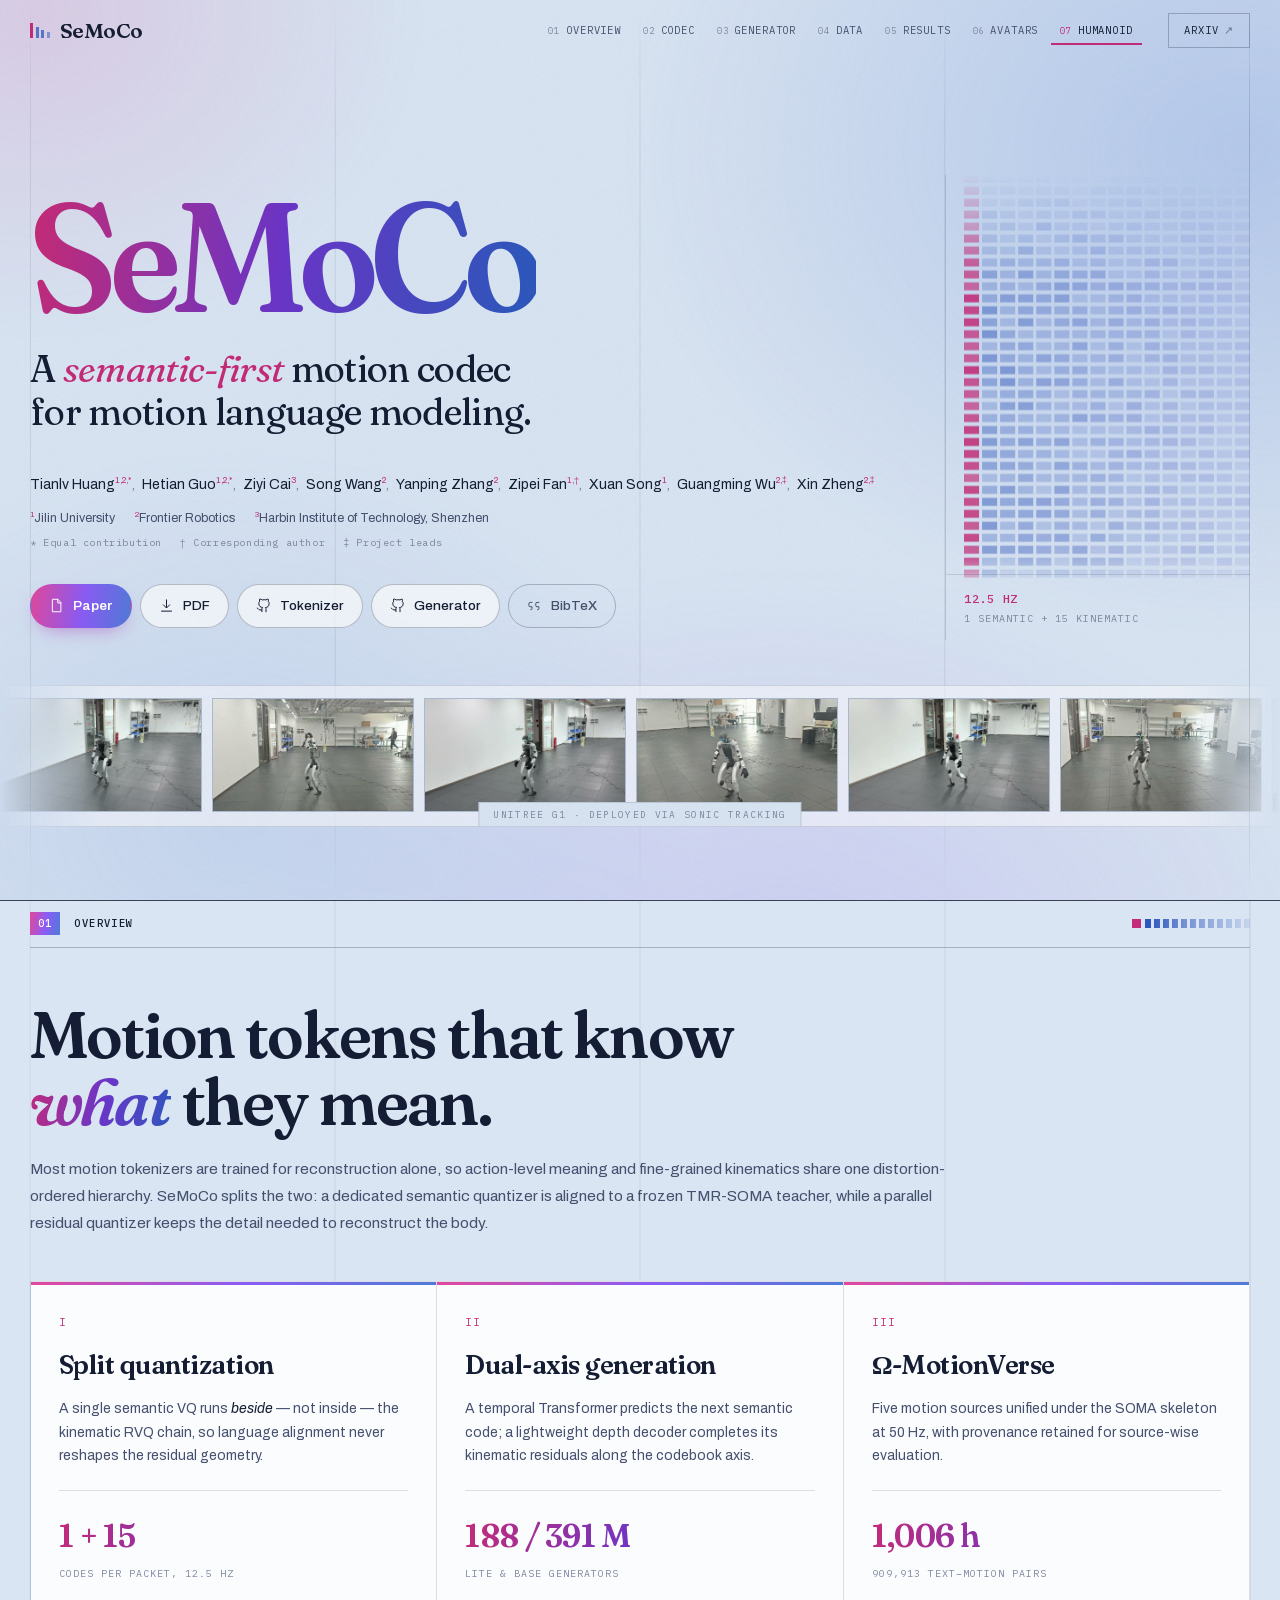
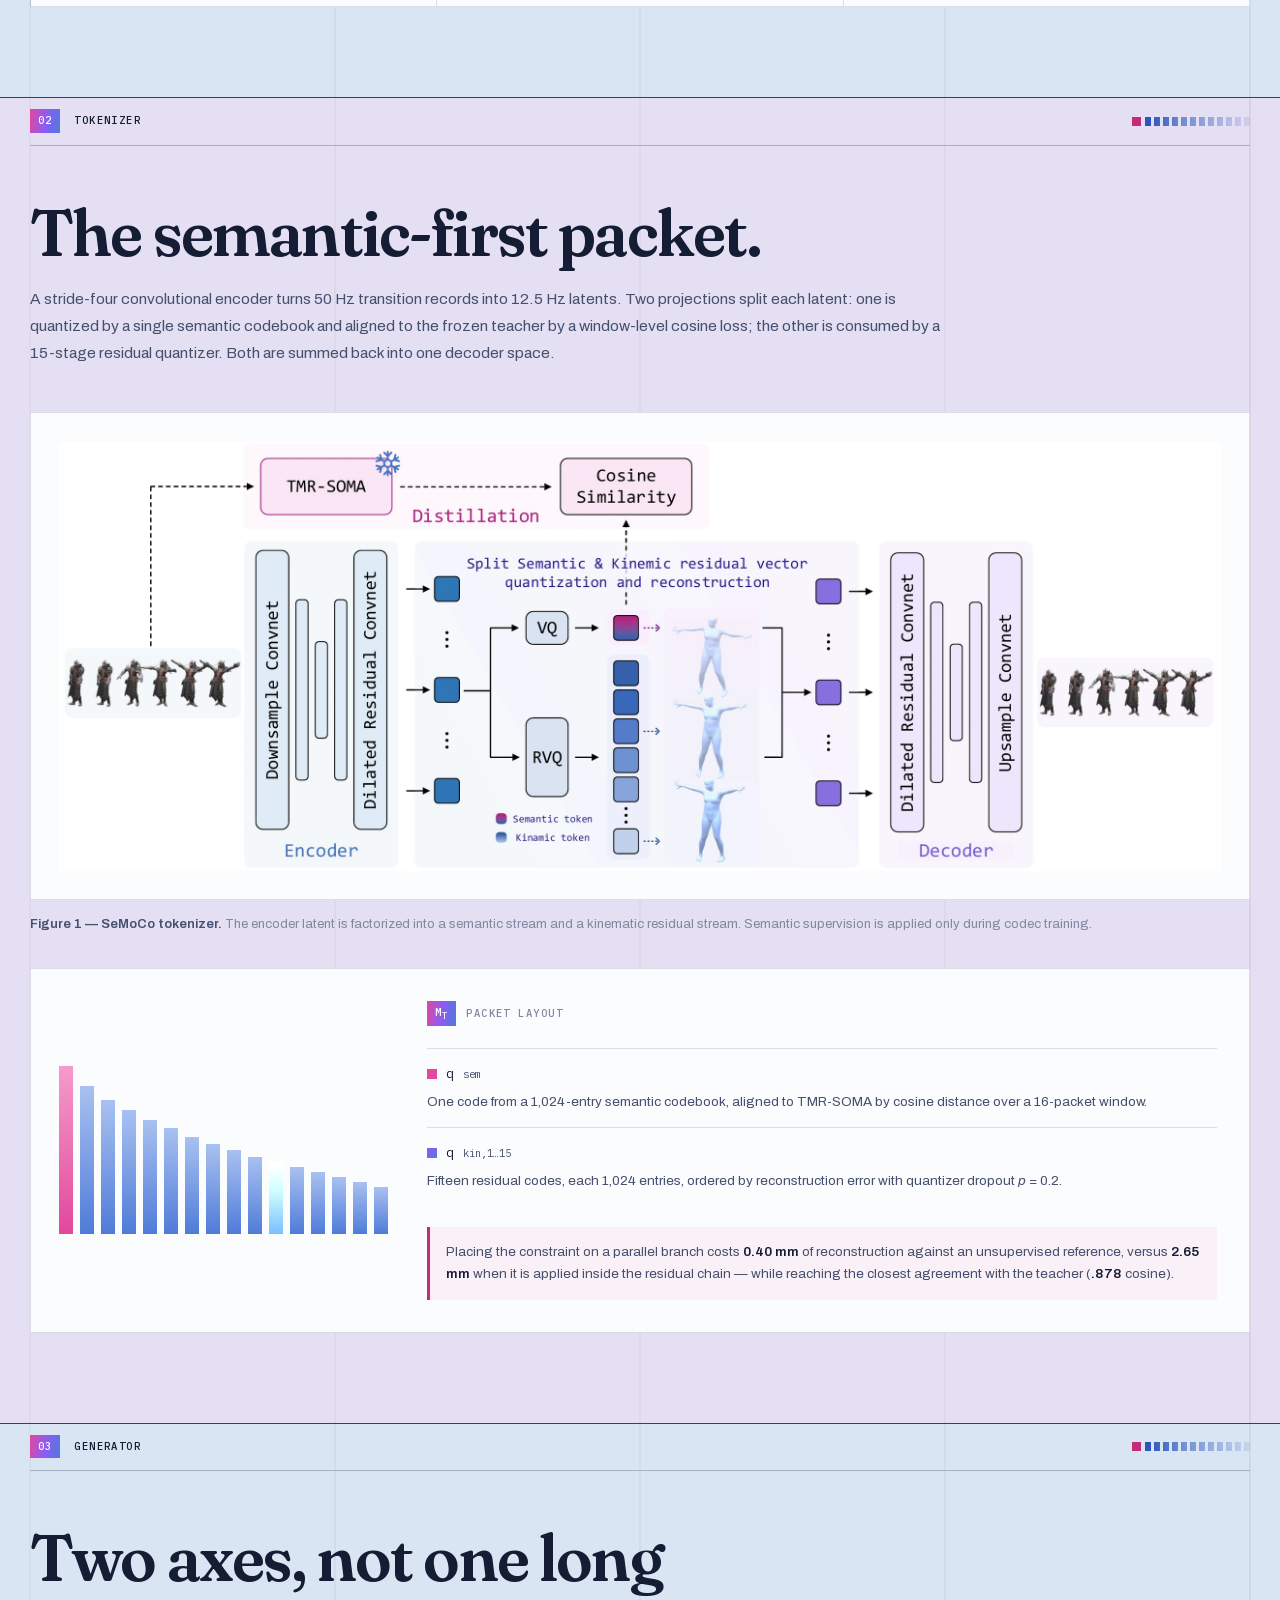
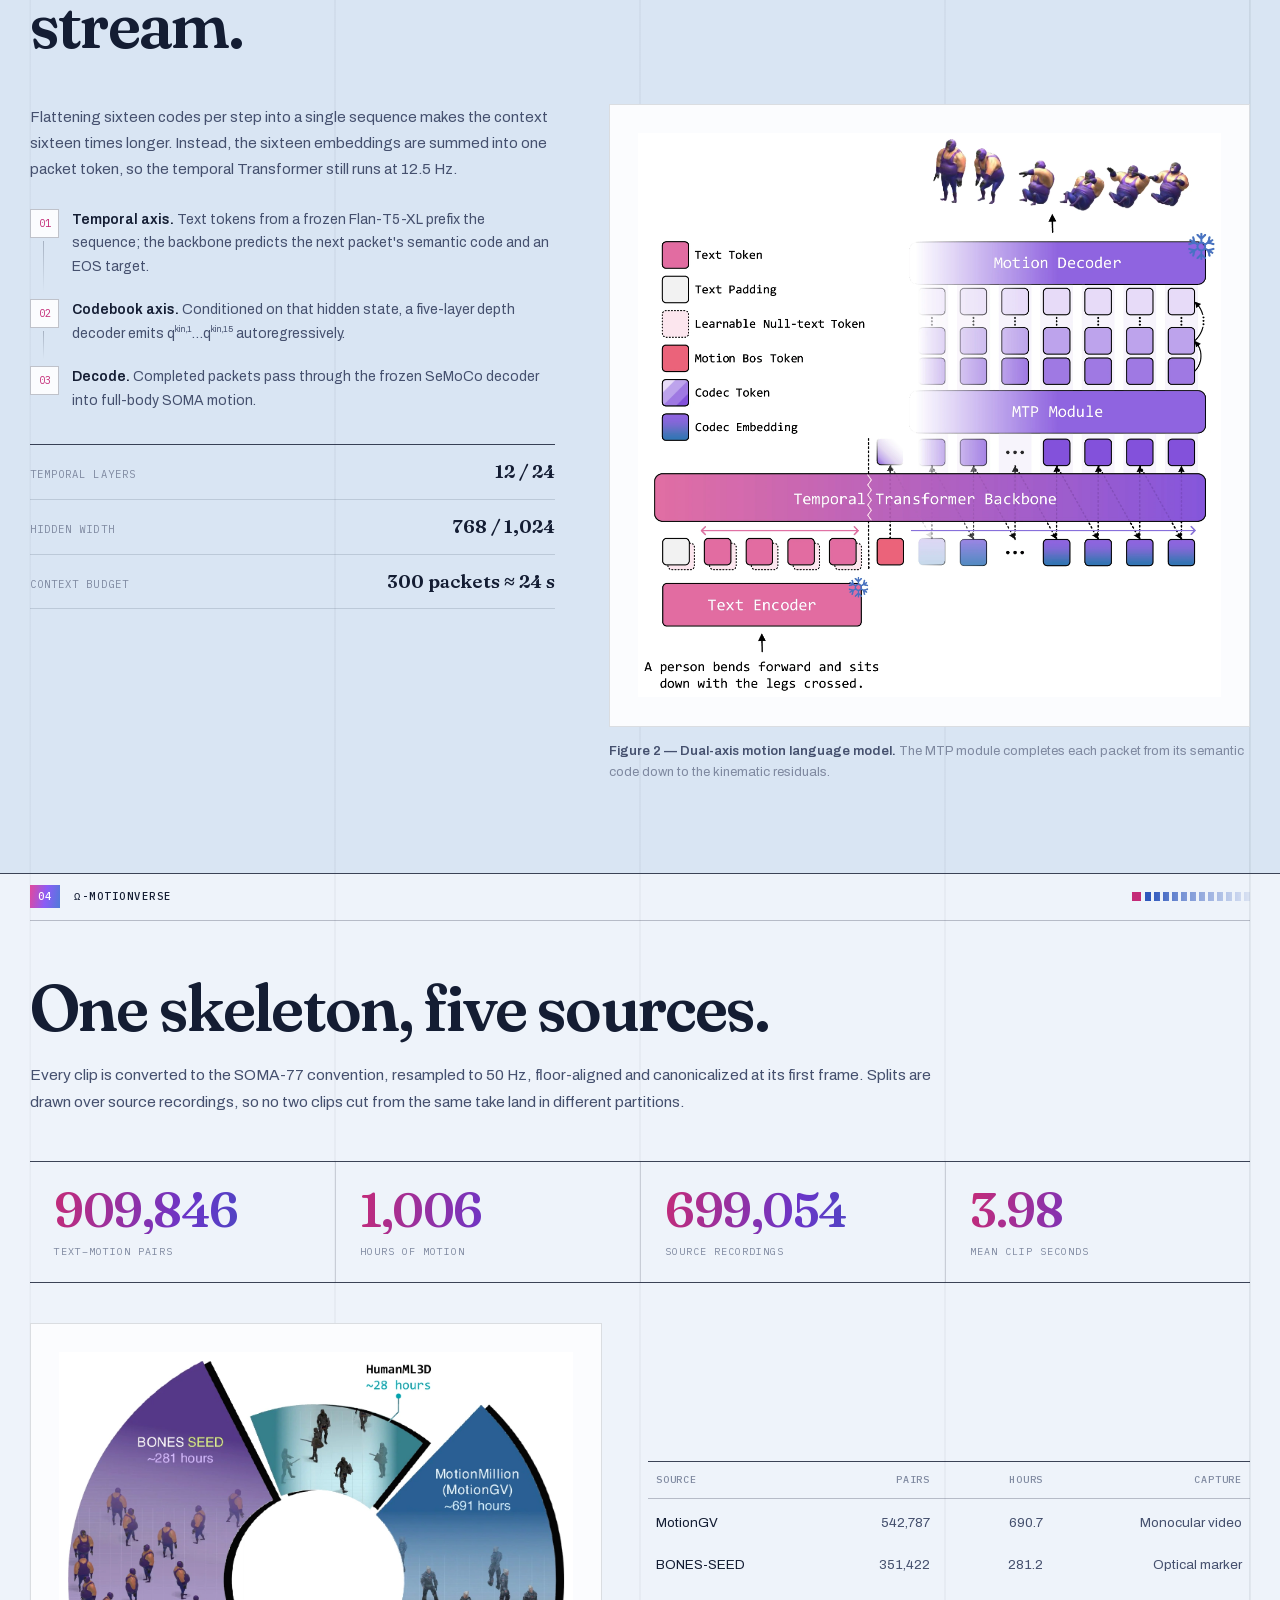
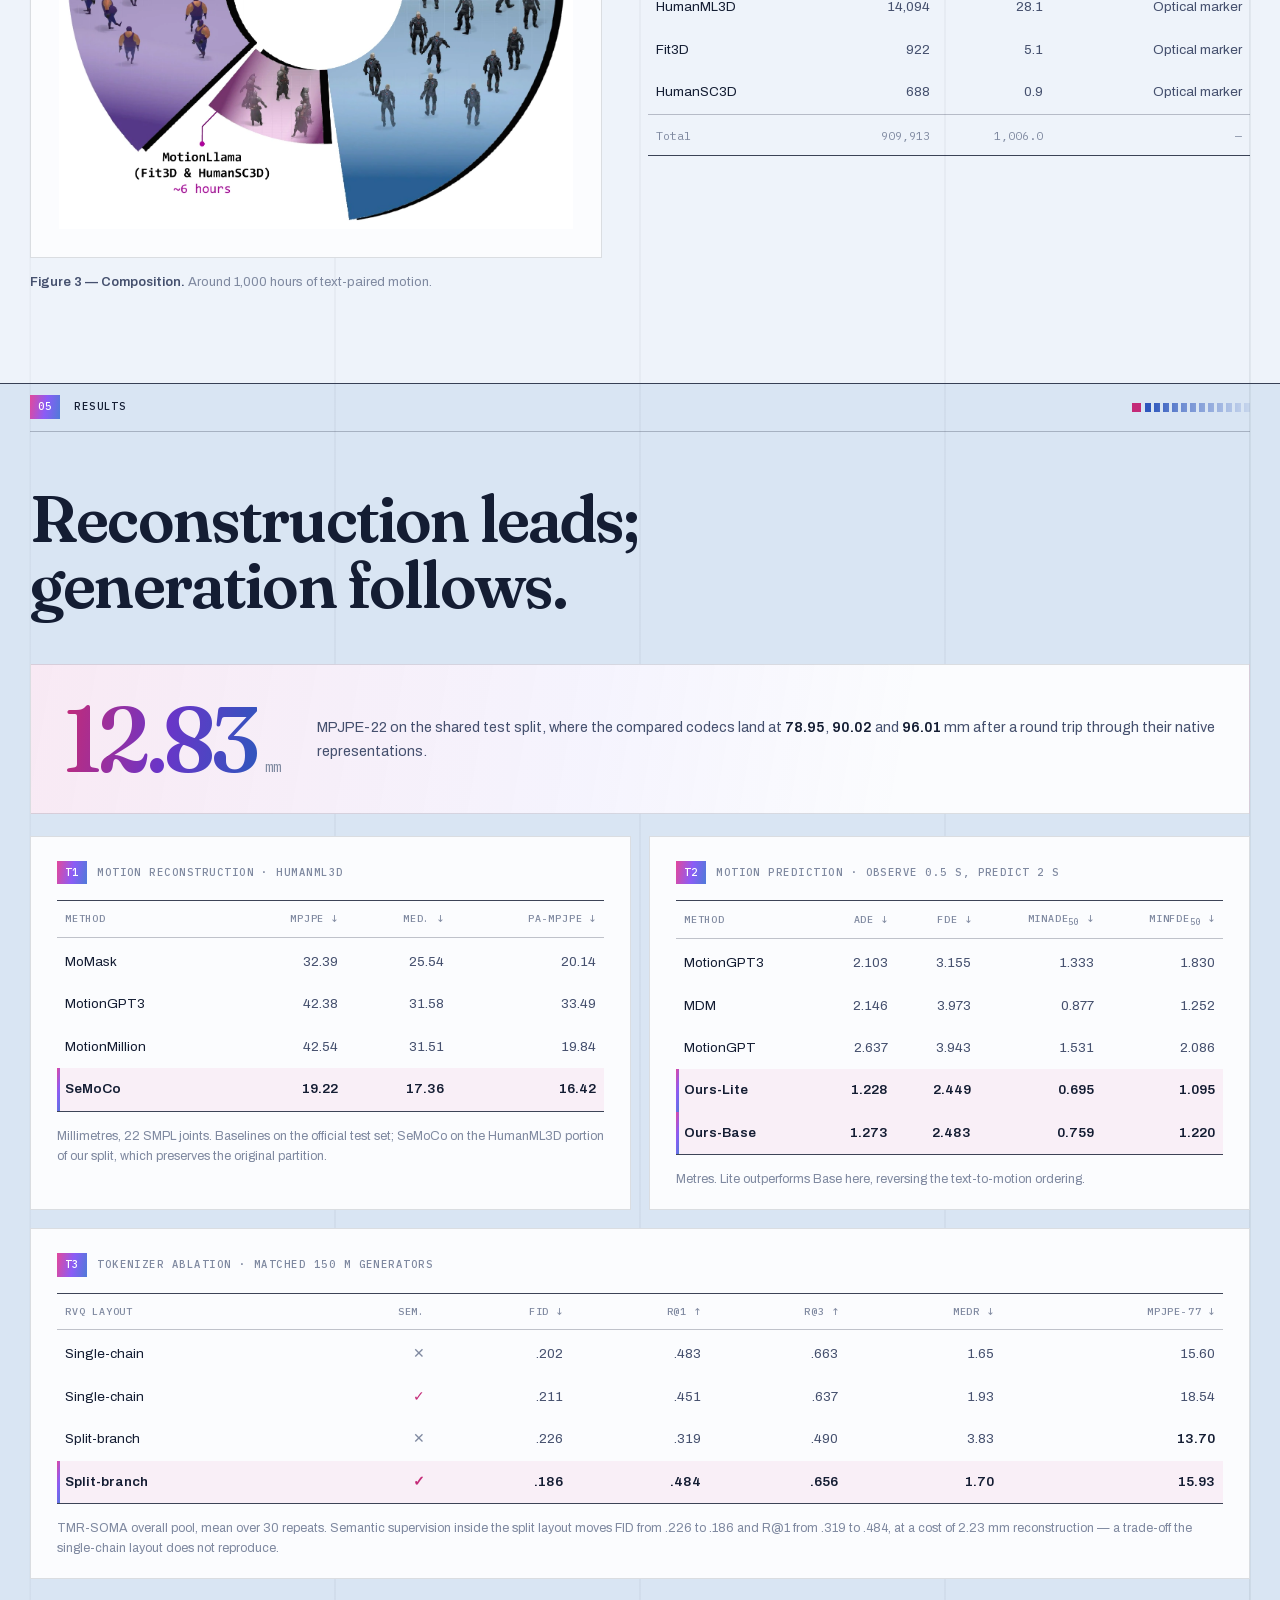
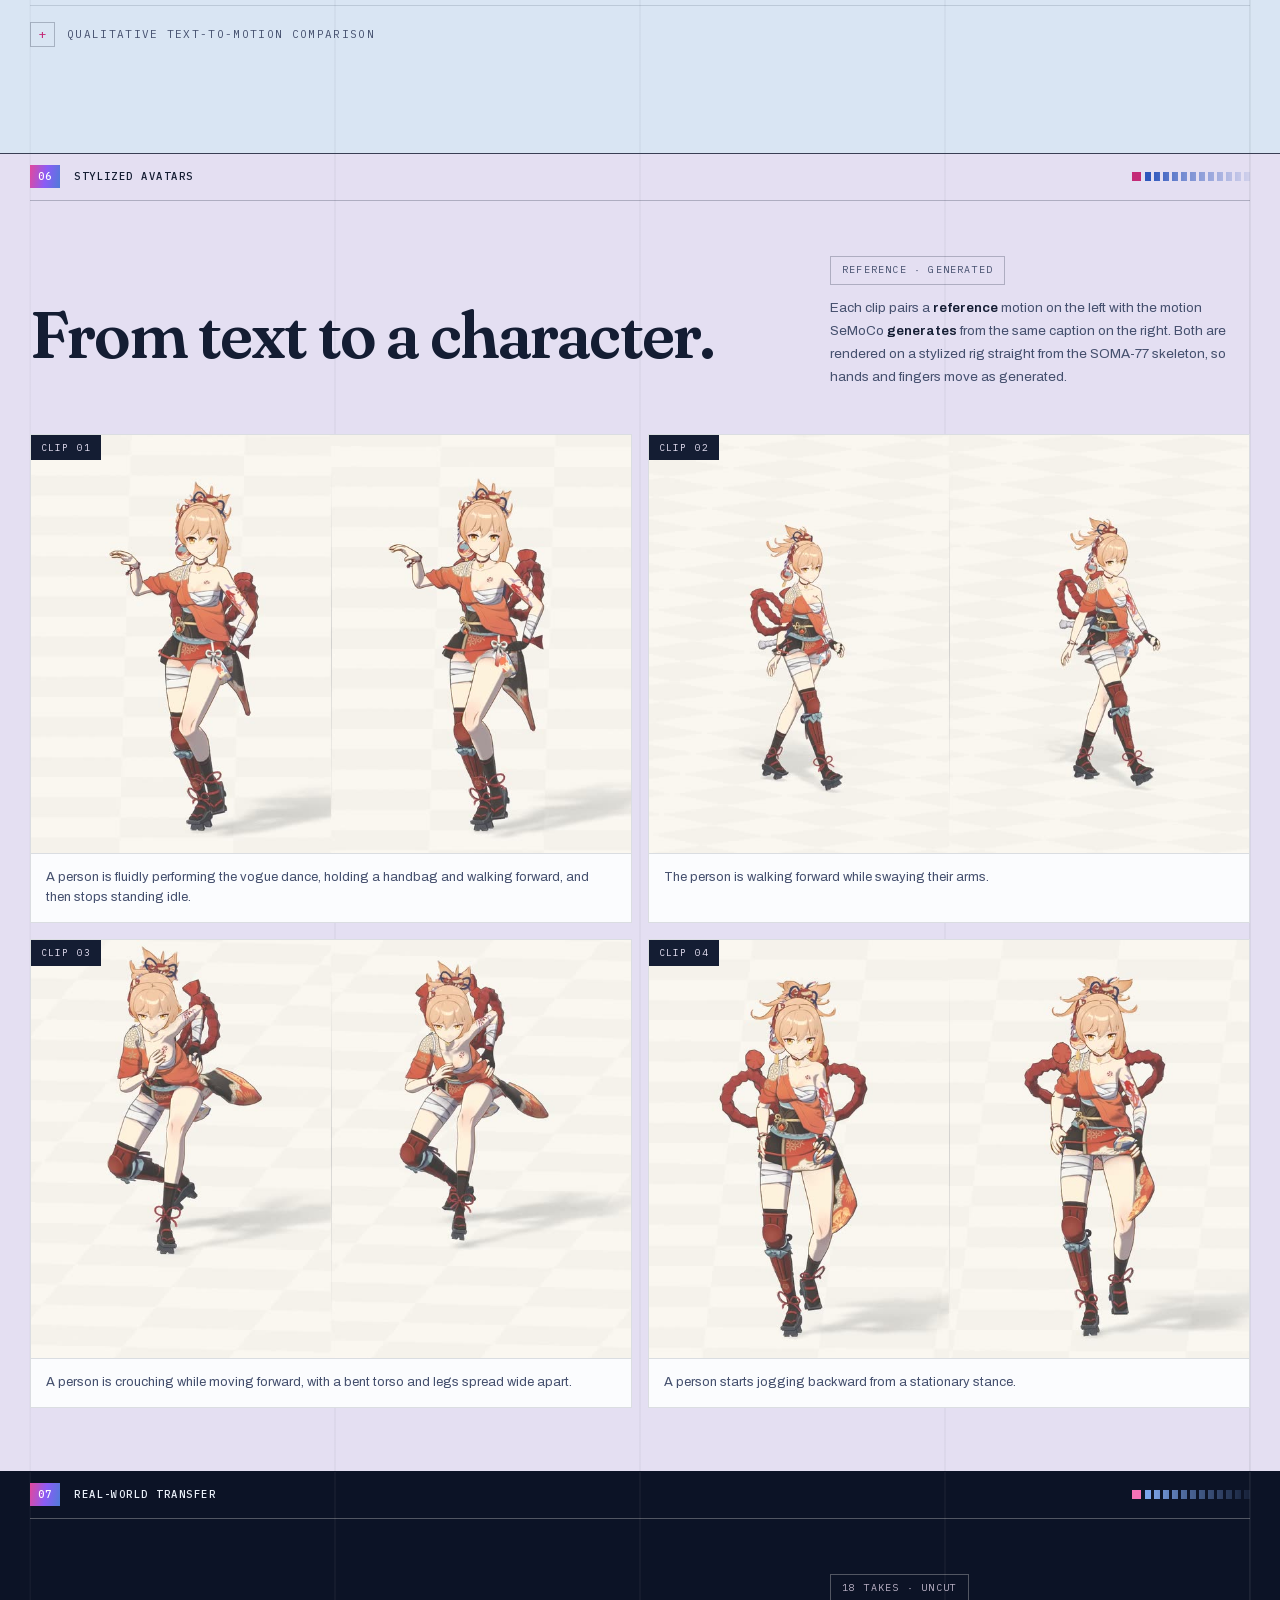
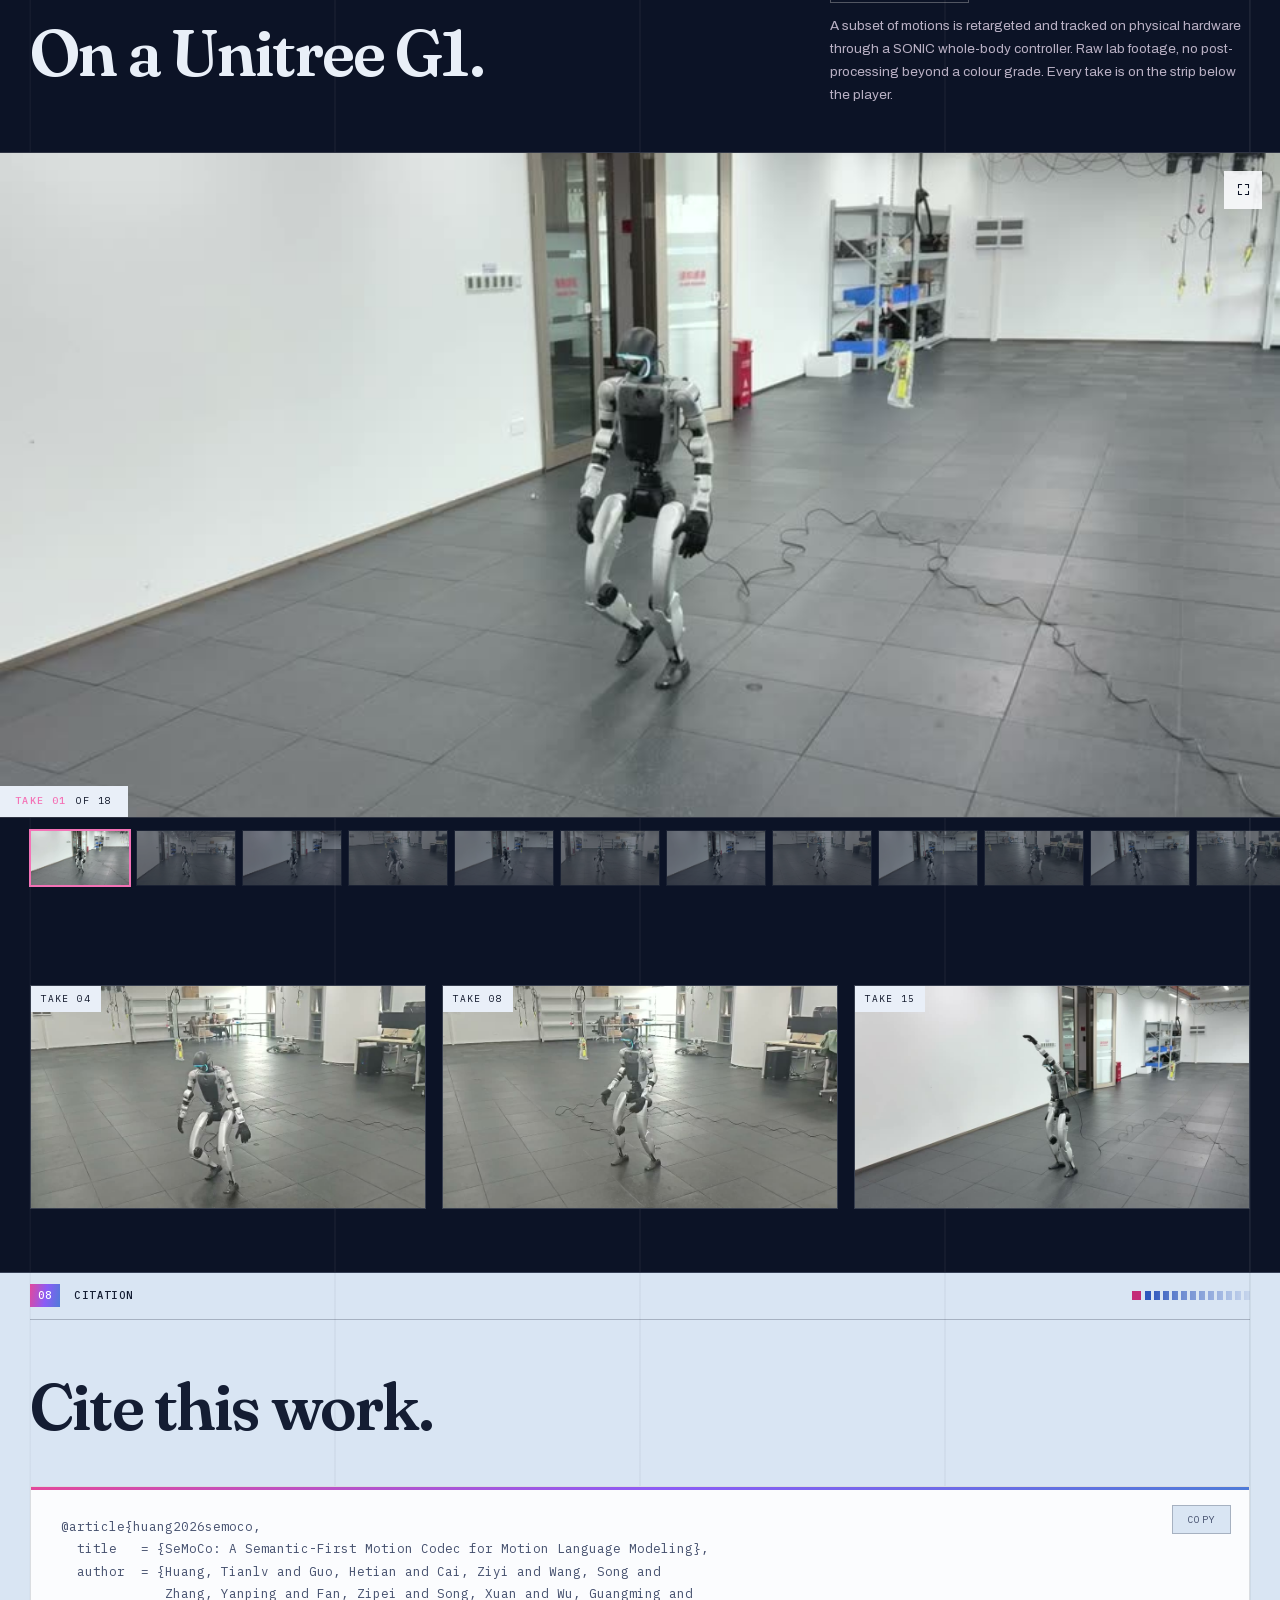
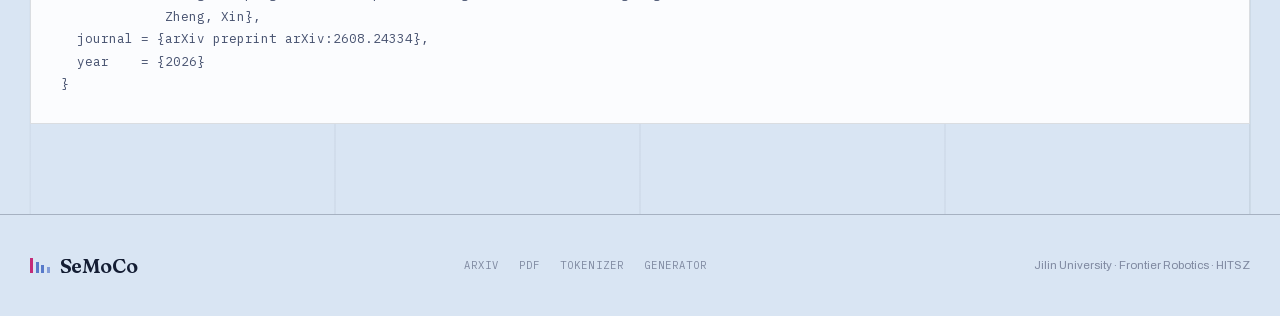
==== commit 68be7442: "Link the PDF to arXiv instead of shipping a copy Co-authored-by: Cursor <cursoragent@cursor.com>" ====
--- a/index.html
+++ b/index.html
@@ -80,7 +80,7 @@
           <svg viewBox="0 0 24 24" aria-hidden="true"><path d="M6 2h8l5 5v15H6z"/><path d="M14 2v6h5"/></svg>
           Paper
         </a>
-        <a class="btn" href="assets/paper/SeMoCo.pdf" target="_blank" rel="noopener">
+        <a class="btn" href="https://arxiv.org/pdf/2608.24334" target="_blank" rel="noopener">
           <svg viewBox="0 0 24 24" aria-hidden="true"><path d="M12 3v12"/><path d="M7 11l5 5 5-5"/><path d="M4 21h16"/></svg>
           PDF
         </a>
@@ -459,7 +459,7 @@
     </div>
     <nav class="foot__links">
       <a href="https://arxiv.org/abs/2608.24334" target="_blank" rel="noopener">arXiv</a>
-      <a href="assets/paper/SeMoCo.pdf" target="_blank" rel="noopener">PDF</a>
+      <a href="https://arxiv.org/pdf/2608.24334" target="_blank" rel="noopener">PDF</a>
       <a href="https://github.com/OMEGA-i/SeMoCo-Tokenizer" target="_blank" rel="noopener">Tokenizer</a>
       <a href="https://github.com/OMEGA-i/SeMoCo-Generator" target="_blank" rel="noopener">Generator</a>
     </nav>
